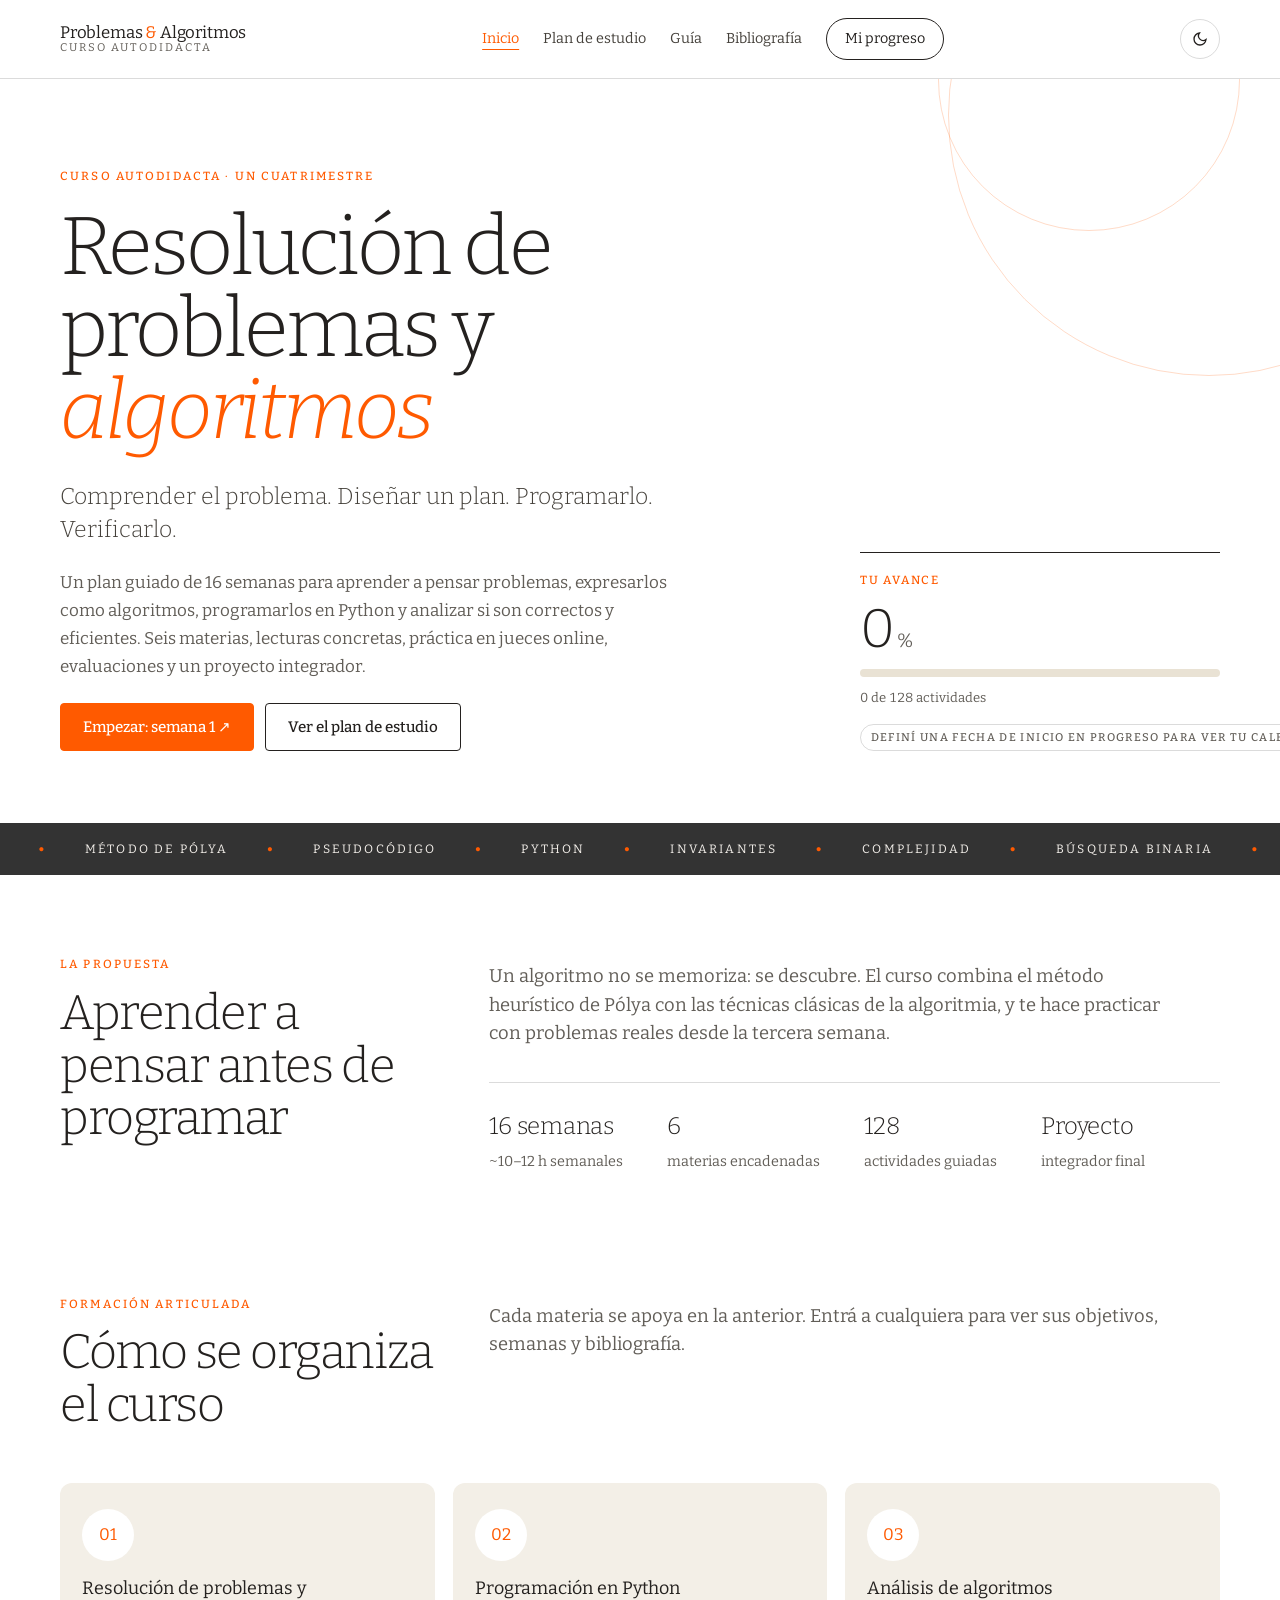
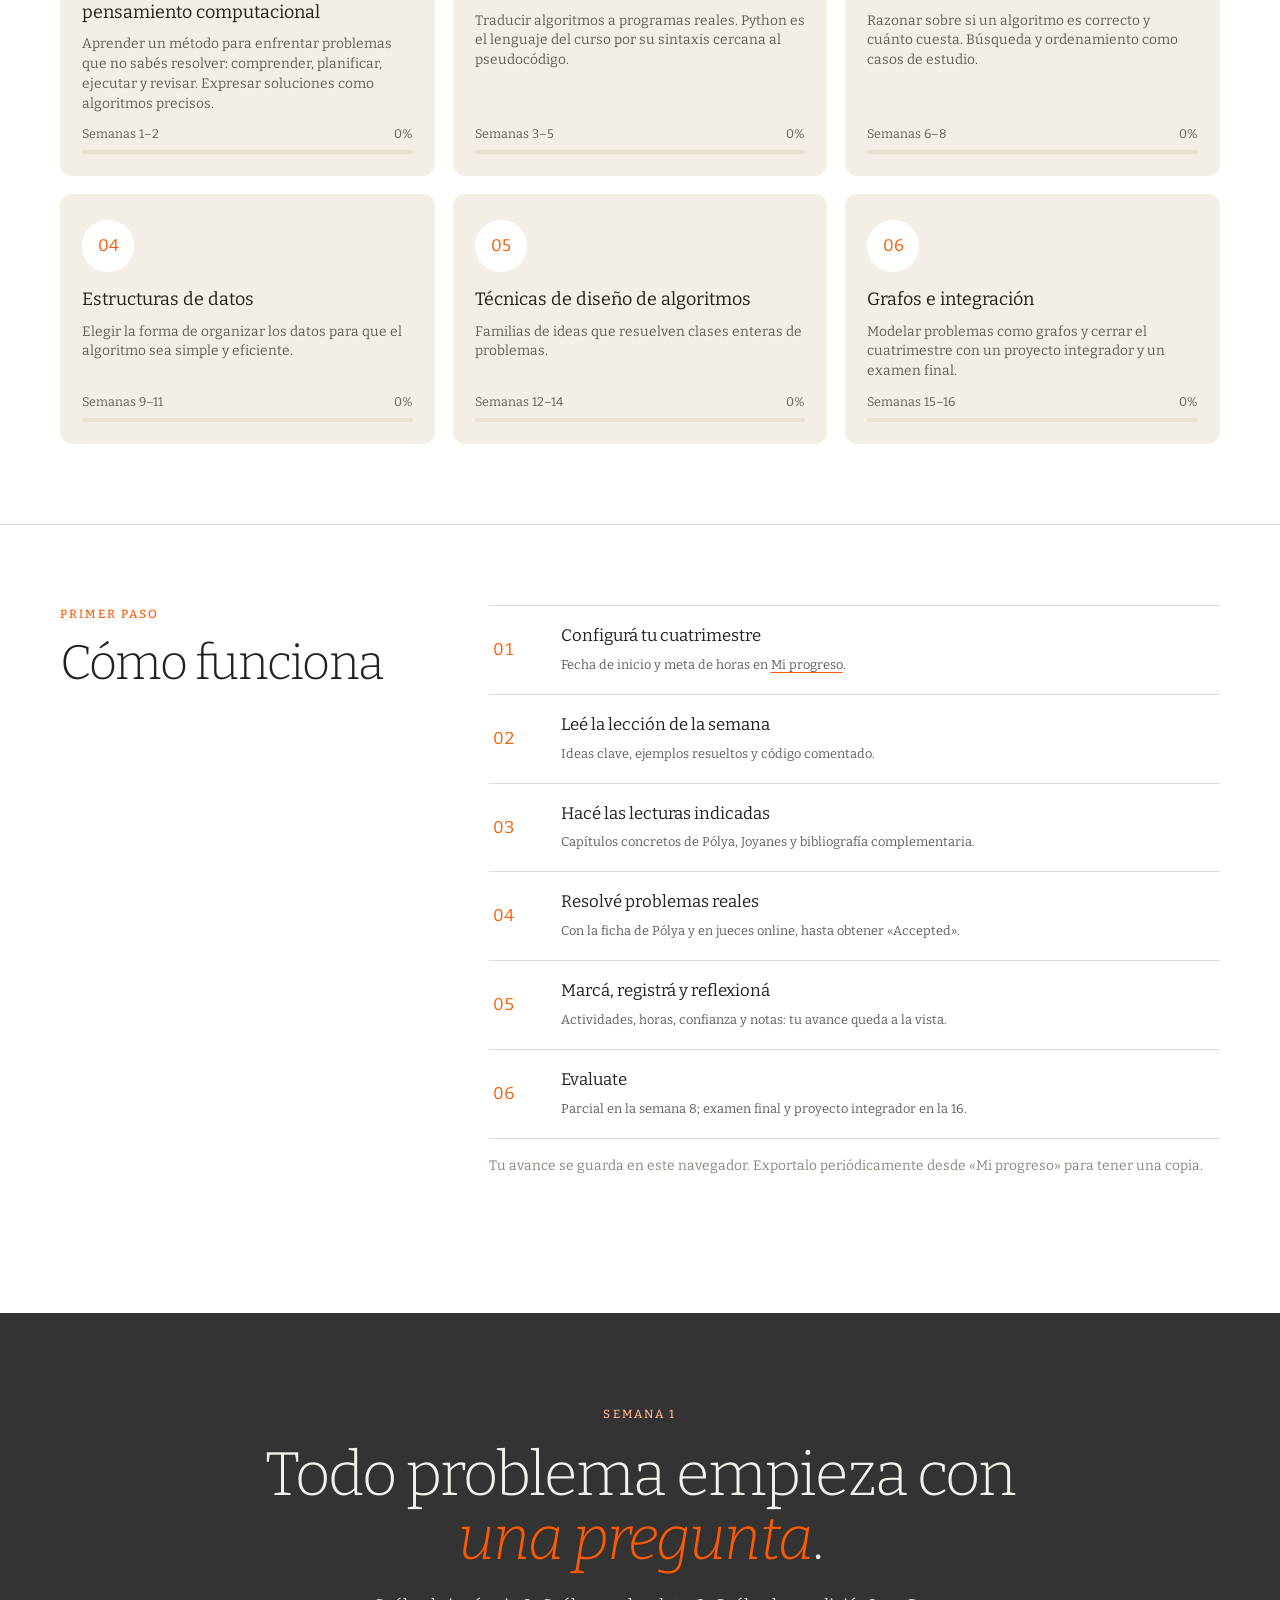
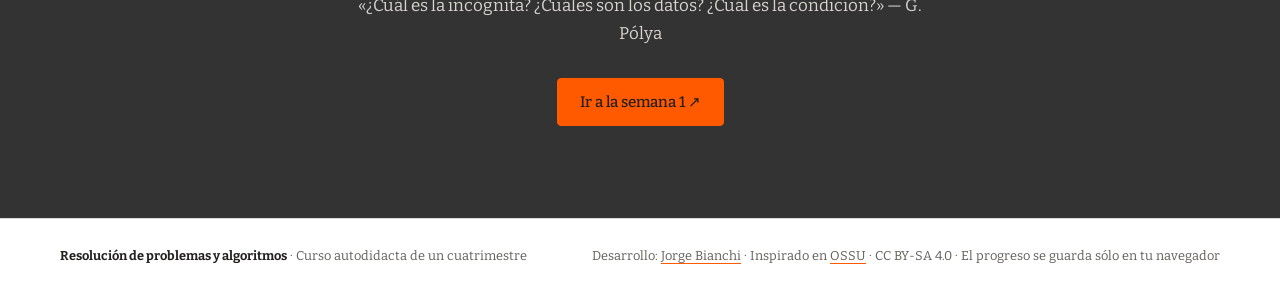
==== index.html @ e00899e5 "Footer: crédito de desarrollo Co-Authored-By: Claude Opus 5.5 <noreply@anthropic.com>" ====
<!doctype html>
<html lang="es">
<head>
  <meta charset="utf-8">
  <meta name="viewport" content="width=device-width, initial-scale=1">
  <title>Resolución de problemas y algoritmos</title>
  <meta name="description" content="Curso autodidacta de un cuatrimestre sobre resolución de problemas y algoritmos, con plan guiado y seguimiento del avance.">
  <script>
    // Evita el parpadeo de tema al cargar
    (function () { var t = localStorage.getItem("rpa-tema") || (matchMedia("(prefers-color-scheme: dark)").matches ? "dark" : "light"); document.documentElement.dataset.theme = t; })();
  </script>
  <link rel="icon" href="data:image/svg+xml,<svg xmlns='http://www.w3.org/2000/svg' viewBox='0 0 32 32'><rect width='32' height='32' rx='6' fill='%23ff5a00'/><text x='16' y='22' font-family='monospace' font-size='16' fill='white' text-anchor='middle'>{}</text></svg>">
  <link rel="preconnect" href="https://fonts.googleapis.com">
  <link rel="preconnect" href="https://fonts.gstatic.com" crossorigin>
  <link rel="stylesheet" href="https://fonts.googleapis.com/css2?family=Bitter:ital,wght@0,300;0,400;0,500;1,300;1,400&display=swap">
  <link rel="stylesheet" href="css/styles.css">
</head>
<body>
  <header class="top">
    <div class="wrap nav" id="nav">
      <a class="brand" href="#/"><b>Problemas <span>&amp;</span> Algoritmos</b><small>Curso autodidacta</small></a>
      <div class="nav-links" id="nav-links">
        <a href="#/" data-nav="inicio">Inicio</a>
        <a href="#/plan" data-nav="plan">Plan de estudio</a>
        <a href="#/guia" data-nav="guia">Guía</a>
        <a href="#/bibliografia" data-nav="bibliografia">Bibliografía</a>
        <a href="#/progreso" data-nav="progreso" class="nav-cta">Mi progreso</a>
      </div>
      <div class="nav-tools">
        <button class="icon-btn" id="theme-btn" type="button" aria-label="Cambiar tema"></button>
        <button class="icon-btn nav-toggle" id="nav-toggle" type="button" aria-label="Abrir menú" aria-expanded="false" aria-controls="nav-links"><span></span><span></span><span></span></button>
      </div>
    </div>
  </header>
  <main id="app" tabindex="-1"></main>
  <footer>
    <div class="wrap footer-row">
      <span><b>Resolución de problemas y algoritmos</b> · Curso autodidacta de un cuatrimestre</span>
      <span>Desarrollo: <a href="https://github.com/jorgebianchi" target="_blank" rel="noopener">Jorge Bianchi</a> · Inspirado en <a href="https://ossu.dev/" target="_blank" rel="noopener">OSSU</a> · CC BY-SA 4.0 · El progreso se guarda sólo en tu navegador</span>
    </div>
  </footer>
  <div class="toast" id="toast" role="status" aria-live="polite"></div>
  <noscript><p class="wrap">Este curso necesita JavaScript para mostrar el contenido y guardar tu progreso.</p></noscript>
  <script src="js/data.js"></script>
  <script src="js/app.js"></script>
</body>
</html>
---- css/styles.css ----
/* ===== Tokens ===== */
:root {
  --paper: #ffffff;
  --ink: #24211f;
  --ink-2: #45413b;
  --muted: #625e58;
  --faint: #8c867d;
  --line: rgba(36, 33, 31, .16);
  --rust: #ff5a00;
  --rust-dark: #cf4900;
  --rust-soft: rgba(255, 90, 0, .22);
  --sand: #fff1e8;
  --beige: #f3efe7;
  --beige-2: #e9e2d4;
  --charcoal: #333333;
  --on-charcoal: #f4f0eb;
  --peach: #ffb38e;
  --code-bg: #f6f3ee;
  --radius: 4px;
  --maxw: 1160px;
  --serif: "Bitter", Georgia, serif;
  --mono: ui-monospace, "SF Mono", "JetBrains Mono", Menlo, Consolas, monospace;
  color-scheme: light;
}
[data-theme="dark"] {
  --paper: #1a1816;
  --ink: #eee9e2;
  --ink-2: #d6d0c7;
  --muted: #aaa398;
  --faint: #7f786e;
  --line: rgba(238, 233, 226, .14);
  --rust: #ff7a2d;
  --rust-dark: #ff9252;
  --rust-soft: rgba(255, 122, 45, .25);
  --sand: #2c211a;
  --beige: #23201d;
  --beige-2: #2d2925;
  --charcoal: #0f0e0d;
  --on-charcoal: #eee9e2;
  --code-bg: #211e1b;
  color-scheme: dark;
}

/* ===== Base ===== */
* { box-sizing: border-box; }
html { scroll-behavior: smooth; -webkit-text-size-adjust: 100%; }
body { margin: 0; background: var(--paper); color: var(--ink); font: 17px/1.65 var(--serif); transition: background .2s, color .2s; }
a { color: inherit; text-underline-offset: 3px; text-decoration-thickness: 1px; text-decoration-color: var(--rust); }
a:hover { color: var(--rust-dark); }
h1, h2, h3, h4 { font-weight: 300; line-height: 1.12; }
h3 { font-size: 1.2rem; margin: 1.8rem 0 .6rem; font-weight: 400; }
h4 { font-weight: 500; }
h4 { font-size: 1.02rem; margin: 1.5rem 0 .4rem; }
p { margin: 0 0 1rem; }
ul, ol { padding-left: 1.3rem; margin: 0 0 1rem; }
li { margin: .25rem 0; }
li::marker { color: var(--rust); }
strong { font-weight: 500; }
code { font-family: var(--mono); font-size: .84em; background: var(--code-bg); padding: .1em .35em; border-radius: 3px; }
pre { background: var(--code-bg); padding: 1rem 1.15rem; border-radius: var(--radius); overflow-x: auto; font-size: .84rem; line-height: 1.55; border-left: 3px solid var(--rust); margin: 0 0 1.2rem; }
pre code { background: none; padding: 0; font-size: inherit; }
table { border-collapse: collapse; width: 100%; font-size: .94rem; margin: 0 0 1.2rem; }
th, td { text-align: left; padding: .65rem .5rem; border-top: 1px solid var(--line); vertical-align: top; }
tr:last-child td { border-bottom: 1px solid var(--line); }
th { font-size: .72rem; text-transform: uppercase; letter-spacing: .15em; color: var(--rust); font-weight: 500; }
:focus-visible { outline: 2px solid var(--rust); outline-offset: 2px; }
::selection { background: var(--rust); color: #fff; }

/* ===== Layout ===== */
.wrap { width: min(var(--maxw), calc(100% - 48px)); margin: auto; }
.prose { max-width: 760px; }

header.top { border-bottom: 1px solid var(--line); background: var(--paper); position: sticky; top: 0; z-index: 20; }
.nav { display: flex; align-items: center; justify-content: space-between; gap: 24px; padding: 18px 0; position: relative; }
.brand { text-decoration: none; display: flex; flex-direction: column; line-height: 1.15; }
.brand b { font-size: 1.05rem; font-weight: 400; letter-spacing: -.01em; }
.brand b span { color: var(--rust); }
.brand small { font-size: .7rem; letter-spacing: .18em; text-transform: uppercase; color: var(--muted); }
.nav-links { display: flex; align-items: center; gap: 24px; }
.nav-links a { font-size: .9rem; text-decoration: none; color: var(--ink-2); }
.nav-links a:hover, .nav-links a.active { color: var(--rust); }
.nav-links a.active { text-decoration: underline; text-decoration-color: var(--rust); text-underline-offset: 6px; }
.nav-links .nav-cta { border: 1px solid var(--ink); padding: 8px 18px; border-radius: 999px; color: var(--ink); }
.nav-links .nav-cta:hover, .nav-links .nav-cta.active { background: var(--ink); color: var(--paper); text-decoration: none; }
.nav-tools { display: flex; align-items: center; gap: 10px; }
.icon-btn { background: none; border: 1px solid var(--line); color: var(--ink); width: 40px; height: 40px; border-radius: 50%; cursor: pointer; display: grid; place-items: center; flex-shrink: 0; }
.icon-btn:hover { border-color: var(--rust); color: var(--rust); }
.nav-toggle { display: none; }
.nav-toggle span { display: block; width: 18px; height: 2px; background: currentColor; margin: 3px 0; transition: transform .2s, opacity .2s; }

main { min-height: 70vh; }
footer { border-top: 1px solid var(--line); padding: 26px 0; color: var(--muted); font-size: .8rem; }
.footer-row { display: flex; justify-content: space-between; gap: 20px; flex-wrap: wrap; }
.footer-row b { color: var(--ink); }

/* ===== Hero ===== */
.hero { padding: 88px 0 72px; position: relative; overflow: hidden; }
.hero::after { content: ""; position: absolute; width: 520px; height: 520px; border: 1px solid var(--rust-soft); border-radius: 50%; right: -190px; top: -225px; pointer-events: none; }
.hero::before { content: ""; position: absolute; width: 300px; height: 300px; border: 1px solid var(--rust-soft); border-radius: 50%; right: 40px; top: -150px; pointer-events: none; }
.hero-grid { display: grid; grid-template-columns: minmax(0, 1.15fr) minmax(0, .85fr); gap: 64px; align-items: end; position: relative; z-index: 1; }
.hero h1 { font-size: clamp(2.7rem, 6.4vw, 5.6rem); letter-spacing: -.035em; line-height: 1; margin: 20px 0 28px; max-width: 820px; }
.hero h1 em { font-weight: 300; color: var(--rust); }
.hero-lead { font-weight: 300; font-size: clamp(1.15rem, 1.8vw, 1.45rem); line-height: 1.45; color: var(--ink-2); margin: 0 0 22px; }
.hero-copy { max-width: 680px; color: var(--muted); }
.hero-stamp { border-top: 1px solid var(--ink); padding-top: 18px; font-size: 1.1rem; max-width: 360px; margin-left: auto; width: 100%; }
.hero-stamp strong.lbl { display: block; color: var(--rust); font-size: .74rem; letter-spacing: .15em; text-transform: uppercase; margin-bottom: 12px; }
.hero-stamp .big-num { font-size: 3.4rem; letter-spacing: -.03em; line-height: 1; font-weight: 300; }
.hero-stamp .big-num small { font-size: 1.2rem; color: var(--muted); letter-spacing: 0; font-weight: 400; }

.page-hero { padding: 64px 0 44px; border-bottom: 1px solid var(--line); position: relative; overflow: hidden; }
.page-hero::after { content: ""; position: absolute; width: 380px; height: 380px; border: 1px solid var(--rust-soft); border-radius: 50%; right: -150px; top: -190px; pointer-events: none; }
.page-hero h1 { font-size: clamp(2.2rem, 4.8vw, 4rem); letter-spacing: -.03em; line-height: 1.05; margin: 14px 0 18px; max-width: 900px; }
.page-hero h1 em { font-weight: 300; color: var(--rust); }
.page-hero .hero-lead { max-width: 760px; }

.band { background: var(--charcoal); color: var(--on-charcoal); min-height: 52px; display: flex; align-items: center; overflow: hidden; white-space: nowrap; font-size: .76rem; letter-spacing: .18em; text-transform: uppercase; }
.band .track { display: inline-flex; gap: 2.4rem; animation: marquee 50s linear infinite; padding-left: 2.4rem; }
.band .track span::before { content: "●"; color: var(--rust); margin-right: 2.4rem; font-size: .6rem; vertical-align: middle; }
@keyframes marquee { to { transform: translateX(-50%); } }

/* ===== Sections ===== */
.eyebrow { font-size: .74rem; letter-spacing: .18em; text-transform: uppercase; font-weight: 500; color: var(--rust); }
.eyebrow a { text-decoration: none; }
.eyebrow a:hover { text-decoration: underline; }
.section { padding: 80px 0; }
.section + .section { border-top: 1px solid var(--line); }
.section.tight { padding: 56px 0; }
.section-head { display: grid; grid-template-columns: minmax(0, .7fr) minmax(0, 1.3fr); gap: 36px; align-items: start; margin-bottom: 40px; }
.section h2 { font-size: clamp(1.9rem, 3.8vw, 3.2rem); letter-spacing: -.03em; line-height: 1.08; margin: 12px 0; }
.section-intro { font-size: 1.15rem; line-height: 1.55; color: var(--muted); max-width: 680px; margin: 7px 0 0; }

.sec { display: grid; grid-template-columns: minmax(0, .55fr) minmax(0, 1.45fr); gap: 48px; padding: 46px 0; border-top: 1px solid var(--line); }
.sec:first-child { border-top: 0; }
.sec > .sec-title { position: sticky; top: 100px; align-self: start; }
.sec > .sec-title h2 { font-size: clamp(1.5rem, 2.3vw, 2rem); letter-spacing: -.02em; line-height: 1.12; margin: 8px 0 0; }
.sec > .sec-title .n { font-size: .74rem; letter-spacing: .18em; color: var(--rust); font-weight: 500; }
.sec > .sec-body { min-width: 0; max-width: 780px; }

/* ===== Components ===== */
.lead { font-size: 1.15rem; color: var(--muted); }
.muted { color: var(--muted); }
.faint { color: var(--faint); font-size: .86rem; }
.tag { display: inline-block; font-size: .7rem; letter-spacing: .12em; text-transform: uppercase; font-weight: 500; padding: .2rem .6rem; border-radius: 999px; border: 1px solid var(--line); color: var(--muted); white-space: nowrap; vertical-align: middle; }
.tag.accent { background: var(--sand); border-color: transparent; color: var(--rust-dark); }
.tag.warn { background: var(--rust); border-color: transparent; color: #fff; }

.btn { display: inline-flex; align-items: center; justify-content: center; gap: 10px; font: 500 .95rem var(--serif); padding: 14px 22px; border-radius: var(--radius); border: 1px solid var(--ink); background: transparent; color: var(--ink); cursor: pointer; text-decoration: none; transition: background .2s, transform .2s, color .2s; }
.btn:hover { transform: translateY(-2px); color: var(--ink); background: var(--beige); }
.btn.primary { background: var(--rust); border-color: var(--rust); color: #fff; }
.btn.primary:hover { background: var(--rust-dark); border-color: var(--rust-dark); color: #fff; }
.btn.small { padding: 8px 14px; font-size: .85rem; }
.btn.danger { border-color: var(--rust); color: var(--rust-dark); }
.btn-row { display: flex; flex-wrap: wrap; gap: .7rem; margin: 1.4rem 0 0; }

.facts { display: flex; gap: 44px; flex-wrap: wrap; margin-top: 34px; padding-top: 24px; border-top: 1px solid var(--line); }
.fact strong { font-size: 1.5rem; display: block; font-weight: 300; letter-spacing: -.01em; }
.fact span { color: var(--muted); font-size: .9rem; }

.callout { background: var(--sand); border-radius: var(--radius); padding: 20px 24px; margin: 1.4rem 0; }
.callout strong { color: var(--rust-dark); }
.callout.warn { background: var(--beige); border-left: 3px solid var(--rust); }
.pullquote { border-left: 3px solid var(--rust); padding: 8px 0 8px 22px; font-size: 1.35rem; line-height: 1.4; color: var(--rust-dark); margin: 1.4rem 0; }

.bar { height: 4px; background: var(--beige-2); border-radius: 99px; overflow: hidden; }
.bar > i { display: block; height: 100%; background: var(--rust); transition: width .3s; }
.bar.big { height: 8px; }
.pct { font-variant-numeric: tabular-nums; font-size: .82rem; color: var(--muted); }

/* Tarjetas de materia (núcleos) */
.nuclei { display: grid; grid-template-columns: repeat(3, minmax(0, 1fr)); gap: 18px; }
.nucleus { background: var(--beige); border-radius: 12px; padding: 26px 22px 22px; text-decoration: none; display: flex; flex-direction: column; gap: 10px; min-height: 250px; transition: transform .2s, background .2s; }
.nucleus:hover { transform: translateY(-3px); background: var(--beige-2); color: inherit; }
.nucleus .num { width: 52px; height: 52px; border-radius: 50%; background: var(--paper); color: var(--rust); display: grid; place-items: center; font-weight: 400; font-size: 1.05rem; }
.nucleus h3 { font-size: 1.12rem; margin: 6px 0 0; line-height: 1.3; font-weight: 400; }
.nucleus p { font-size: .86rem; line-height: 1.45; color: var(--muted); margin: 0; }
.nucleus .foot { margin-top: auto; }
.nucleus .foot .row { display: flex; justify-content: space-between; font-size: .78rem; color: var(--muted); margin-bottom: 6px; }
.nucleus.done { background: var(--rust); color: #fff; }
.nucleus.done p, .nucleus.done .foot .row { color: rgba(255, 255, 255, .85); }
.nucleus.done .bar { background: rgba(255, 255, 255, .3); }
.nucleus.done .bar > i { background: #fff; }

/* Listas numeradas tipo "módulos" */
.modules { list-style: none; padding: 0; margin: 0 0 1rem; }
.modules > li { border-top: 1px solid var(--line); margin: 0; }
.modules > li:last-child { border-bottom: 1px solid var(--line); }
.modules .mod { display: grid; grid-template-columns: 3.2rem 1fr 130px; gap: 1rem; align-items: center; padding: 16px 4px; text-decoration: none; }
.modules a.mod:hover { background: var(--beige); color: inherit; }
.modules .mod .n { color: var(--rust); font-weight: 400; font-variant-numeric: tabular-nums; }
.modules .mod .t { font-size: 1.05rem; display: block; font-weight: 400; }
.modules .mod .s { font-size: .8rem; color: var(--muted); }
.modules .mod.current { box-shadow: inset 3px 0 0 var(--rust); padding-left: 14px; }
.modules.simple .mod { grid-template-columns: 3.2rem 1fr; }

/* Tareas */
.tasks { list-style: none; padding: 0; margin: 0 0 1rem; }
.task { display: flex; gap: .9rem; align-items: flex-start; padding: 14px 0; border-top: 1px solid var(--line); margin: 0; }
.task:last-child { border-bottom: 1px solid var(--line); }
.task input { appearance: none; -webkit-appearance: none; margin: .2rem 0 0; width: 20px; height: 20px; border: 1.5px solid var(--ink); border-radius: 3px; flex-shrink: 0; cursor: pointer; display: grid; place-items: center; background: var(--paper); }
.task input::after { content: ""; width: 10px; height: 5px; border-left: 2px solid #fff; border-bottom: 2px solid #fff; transform: rotate(-45deg) translate(1px, -1px); opacity: 0; }
.task input:checked { background: var(--rust); border-color: var(--rust); }
.task input:checked::after { opacity: 1; }
.task label { cursor: pointer; flex: 1; }
.task.done label .tx { color: var(--faint); text-decoration: line-through; text-decoration-color: var(--rust); }
.task .kind { font-size: .68rem; text-transform: uppercase; letter-spacing: .16em; color: var(--rust); font-weight: 500; display: block; margin-bottom: 2px; }
.task.examen .kind, .task.proyecto .kind { background: var(--rust); color: #fff; display: inline-block; padding: 1px 8px; border-radius: 99px; }
.task > a { font-size: .85rem; white-space: nowrap; }

.lesson h4 { color: var(--ink); }
.lesson > p:first-child { font-size: 1.15rem; line-height: 1.55; color: var(--ink); }

/* Stats */
.stats { display: grid; grid-template-columns: repeat(4, minmax(0, 1fr)); gap: 0; border-top: 1px solid var(--ink); }
.stat { padding: 18px 18px 18px 0; }
.stat + .stat { border-left: 1px solid var(--line); padding-left: 18px; }
.stat .v { font-size: 2.4rem; font-weight: 300; letter-spacing: -.02em; line-height: 1.05; font-variant-numeric: tabular-nums; }
.stat .k { font-size: .8rem; color: var(--muted); }

/* Forms */
input[type=text], input[type=date], input[type=number], select, textarea {
  font: inherit; font-size: .95rem; color: var(--ink); background: var(--paper); border: 1px solid var(--line); border-radius: var(--radius); padding: .6rem .75rem; width: 100%;
}
textarea { min-height: 160px; resize: vertical; line-height: 1.55; }
input:focus, select:focus, textarea:focus { border-color: var(--rust); outline: none; }
.field { margin-bottom: 1rem; }
.field label { display: block; font-size: .7rem; letter-spacing: .15em; text-transform: uppercase; font-weight: 500; color: var(--muted); margin-bottom: .35rem; }
.form-row { display: grid; gap: 1rem; grid-template-columns: repeat(auto-fit, minmax(150px, 1fr)); align-items: end; }
.panel { border: 1px solid var(--line); padding: 24px; border-radius: var(--radius); margin-bottom: 1rem; }

.scale { display: flex; gap: .5rem; flex-wrap: wrap; }
.scale label { border: 1px solid var(--line); border-radius: 999px; padding: .4rem .95rem; cursor: pointer; font-size: .88rem; transition: border-color .2s; }
.scale label:hover { border-color: var(--rust); }
.scale input { position: absolute; opacity: 0; pointer-events: none; }
.scale label:has(input:checked) { border-color: var(--rust); background: var(--rust); color: #fff; }
.scale label:has(input:focus-visible) { outline: 2px solid var(--rust); outline-offset: 2px; }

.chart { width: 100%; height: auto; display: block; }
.chart text { fill: var(--muted); font: 11px var(--serif); }
.chart .b { fill: var(--rust); }
.chart .goal { stroke: var(--ink); stroke-dasharray: 4 4; }
.chart .axis { stroke: var(--line); }

.biblio-item { padding: 18px 0; border-top: 1px solid var(--line); }
.biblio-item:last-child { border-bottom: 1px solid var(--line); }
.biblio-item .ti { font-weight: 400; font-size: 1.05rem; line-height: 1.3; }
.biblio-item .meta { font-size: .85rem; color: var(--muted); margin: .25rem 0; }

.pager { display: grid; grid-template-columns: 1fr 1fr; border-top: 1px solid var(--ink); }
.pager a, .pager span { padding: 28px 0; text-decoration: none; color: var(--muted); font-size: .74rem; letter-spacing: .15em; text-transform: uppercase; font-weight: 500; }
.pager a + a, .pager span + a { text-align: right; }
.pager a strong { display: block; color: var(--ink); font-size: 1.3rem; font-weight: 300; letter-spacing: -.01em; text-transform: none; margin-top: 6px; line-height: 1.2; }
.pager a:hover strong { color: var(--rust); }

/* CTA */
.cta { padding: 92px 0; background: var(--charcoal); color: var(--on-charcoal); text-align: center; }
.cta .eyebrow { color: var(--peach); }
.cta h2 { font-size: clamp(2.2rem, 4.8vw, 4.2rem); line-height: 1.05; letter-spacing: -.03em; margin: 18px auto 20px; max-width: 850px; }
.cta h2 em { color: var(--rust); font-weight: 300; }
.cta p { max-width: 600px; margin: 0 auto 30px; color: var(--on-charcoal); opacity: .85; }
.cta .btn.primary { color: #211f1c; }
.cta .btn.primary:hover { background: #f7b34c; border-color: #f7b34c; }

.toast { position: fixed; bottom: 1.2rem; left: 50%; transform: translateX(-50%); background: var(--charcoal); color: #fff; border-left: 3px solid var(--rust); padding: .7rem 1.2rem; border-radius: var(--radius); font-size: .9rem; opacity: 0; transition: opacity .2s; pointer-events: none; z-index: 50; }
.toast.show { opacity: 1; }

/* ===== Responsive ===== */
/* Tablet horizontal / laptops chicas */
@media (max-width: 1100px) {
  .nav-links { gap: 16px; }
  .hero-grid { gap: 40px; }
  .sec { gap: 32px; }
}
/* Tablet vertical (iPad) */
@media (max-width: 960px) {
  .hero-grid { grid-template-columns: 1fr; gap: 28px; }
  .hero-stamp { margin: 0; max-width: 420px; }
  .section-head { grid-template-columns: 1fr; gap: 18px; }
  .sec { grid-template-columns: 1fr; gap: 18px; padding: 40px 0; }
  .sec > .sec-title { position: static; }
  .sec > .sec-body { max-width: none; }
  .hero::before { display: none; }
}
@media (max-width: 900px) {
  .brand small { display: none; }
  .nuclei { grid-template-columns: repeat(2, minmax(0, 1fr)); }
  .stats { grid-template-columns: repeat(2, minmax(0, 1fr)); }
  .stat:nth-child(3) { border-left: 0; padding-left: 0; }
  .stat:nth-child(n+3) { border-top: 1px solid var(--line); }
}
@media (max-width: 760px) {
  body { font-size: 16px; }
  .wrap { width: calc(100% - 32px); }
  .brand small { display: block; }
  input[type=text], input[type=date], input[type=number], select, textarea { font-size: 16px; } /* evita el zoom automático en iOS */
  .sec-body table { display: block; overflow-x: auto; -webkit-overflow-scrolling: touch; }
  th, td { white-space: nowrap; }
  .sec-body td:last-child { white-space: normal; min-width: 180px; }
  .hero::after { width: 320px; height: 320px; right: -140px; top: -150px; }
  .page-hero { padding: 44px 0 32px; }
  .page-hero::after { width: 240px; height: 240px; right: -110px; top: -120px; }
  .task { flex-wrap: wrap; }
  .task > a { margin-left: calc(20px + .9rem); }
  .btn-row .btn { flex: 1 1 auto; }
  .nav-toggle { display: grid; }
  .nav-links { display: none; position: absolute; top: calc(100% + 6px); left: 0; right: 0; flex-direction: column; align-items: stretch; gap: 0; padding: 8px 16px; background: var(--paper); border: 1px solid var(--line); border-radius: 8px; box-shadow: 0 12px 28px rgba(0, 0, 0, .14); }
  .nav.is-open .nav-links { display: flex; }
  .nav-links a { padding: 13px 4px; border-bottom: 1px solid var(--line); font-size: .95rem; }
  .nav-links a:last-child { border-bottom: 0; }
  .nav-links .nav-cta { border: 0; border-radius: 0; padding: 13px 4px; }
  .nav-toggle[aria-expanded="true"] span:first-child { transform: translateY(5px) rotate(45deg); }
  .nav-toggle[aria-expanded="true"] span:nth-child(2) { opacity: 0; }
  .nav-toggle[aria-expanded="true"] span:last-child { transform: translateY(-5px) rotate(-45deg); }
  .hero { padding: 60px 0 50px; }
  .hero-stamp { max-width: none; }
  .section { padding: 60px 0; }
  .nuclei { grid-template-columns: 1fr; }
  .nucleus { min-height: 0; }
  .modules .mod { grid-template-columns: 2.4rem 1fr 70px; }
  .facts { gap: 22px; }
  .pager a strong { font-size: 1.05rem; }
}
@media (max-width: 420px) {
  .stats { grid-template-columns: 1fr; }
  .stat + .stat { border-left: 0; padding-left: 0; border-top: 1px solid var(--line); }
  .modules .mod { grid-template-columns: 2rem 1fr; }
  .modules .mod > span:last-child:not(:nth-child(2)) { grid-column: 2; }
  .pager { grid-template-columns: 1fr; }
  .pager span:empty { display: none; }
  .pager a + a, .pager span + a { text-align: left; border-top: 1px solid var(--line); }
}
@media (prefers-reduced-motion: reduce) {
  html { scroll-behavior: auto; }
  *, *::before, *::after { transition: none !important; animation: none !important; }
}
@media print {
  header.top, footer, .band, .cta, .pager, .no-print { display: none !important; }
  .sec { grid-template-columns: 1fr; }
}
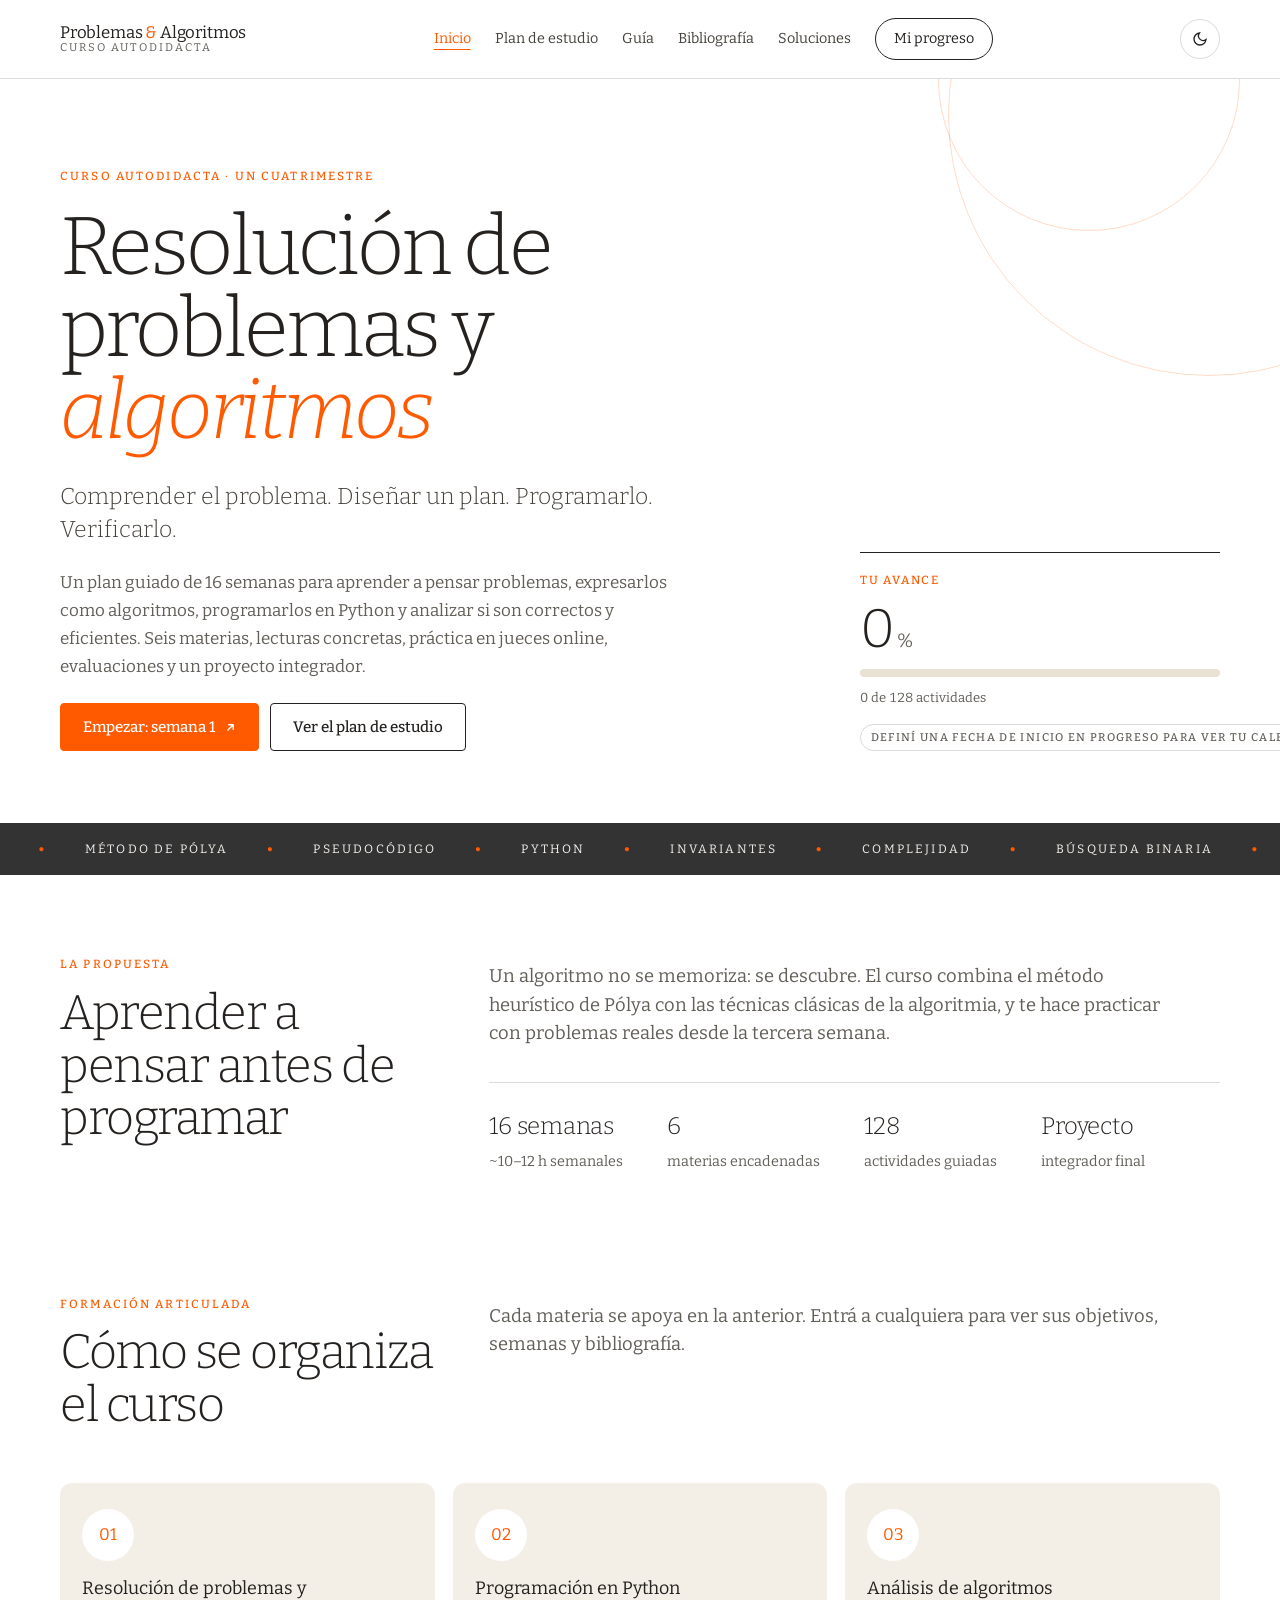
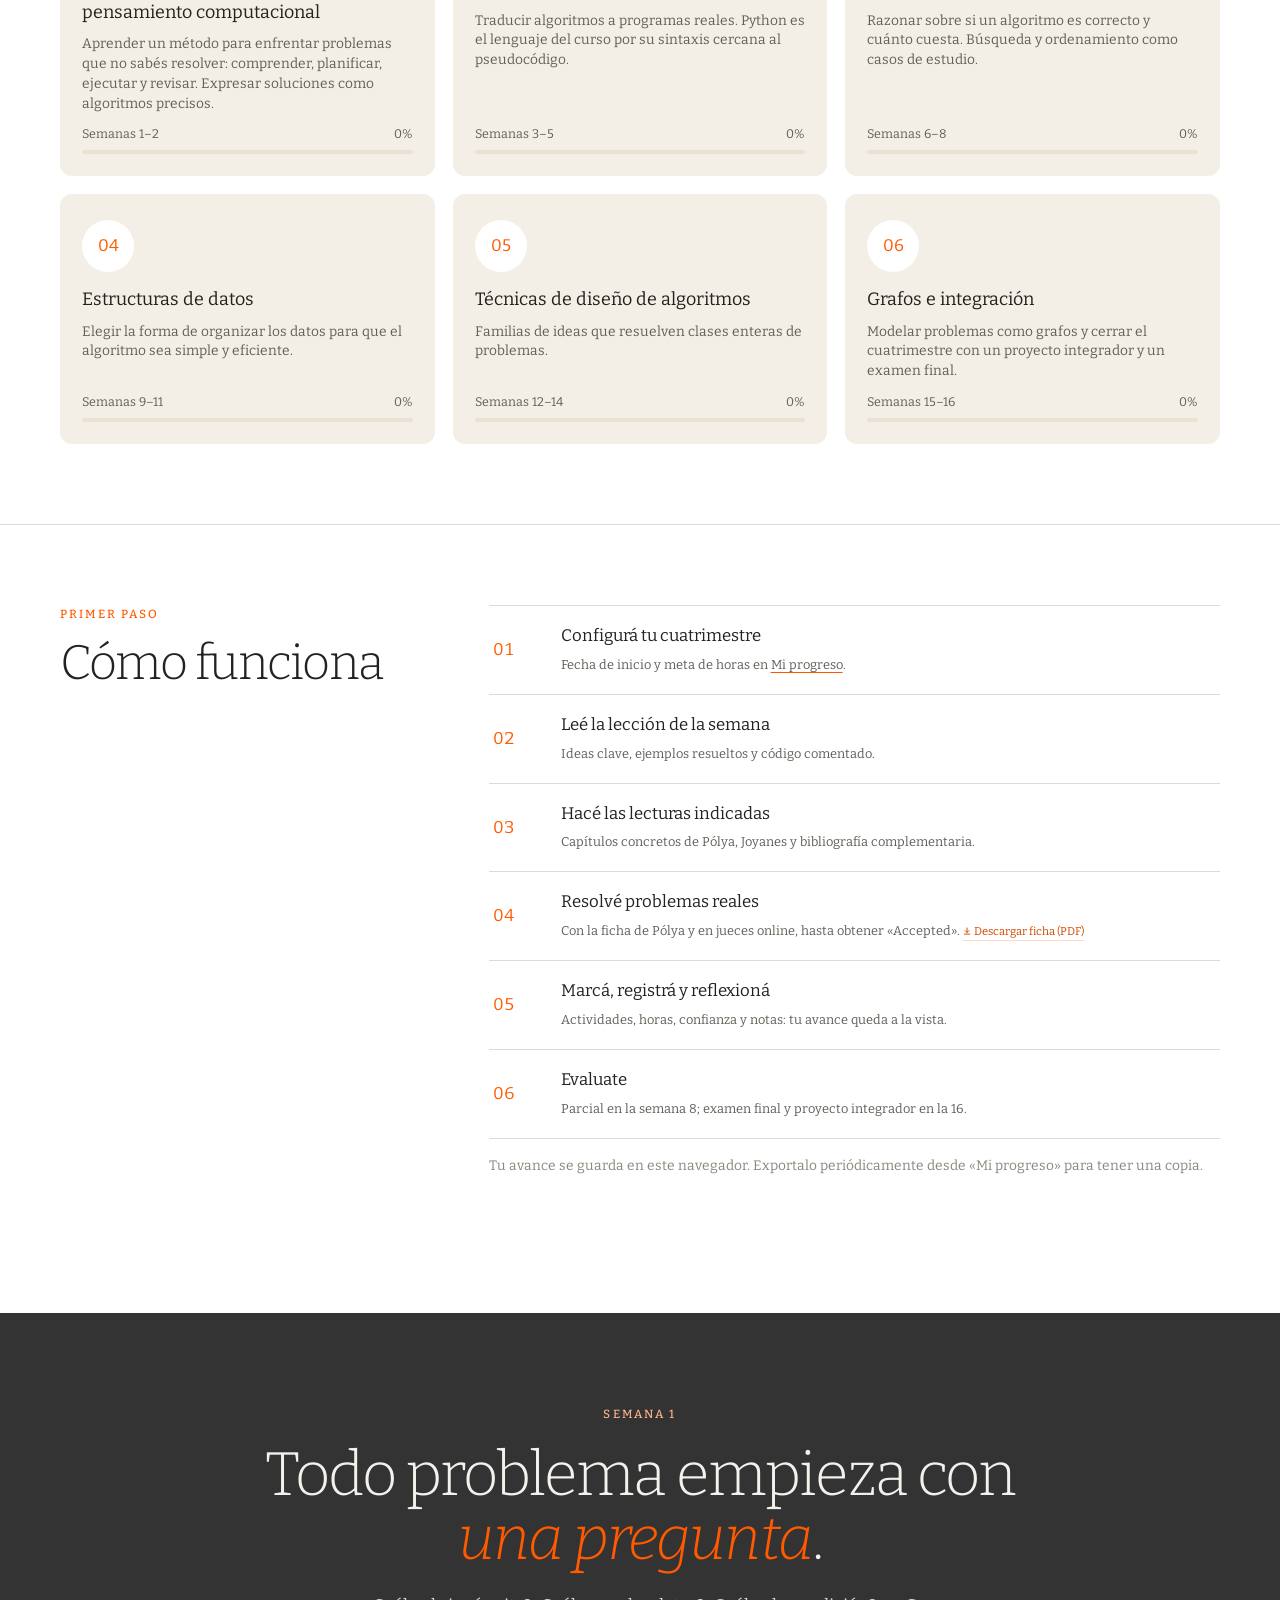
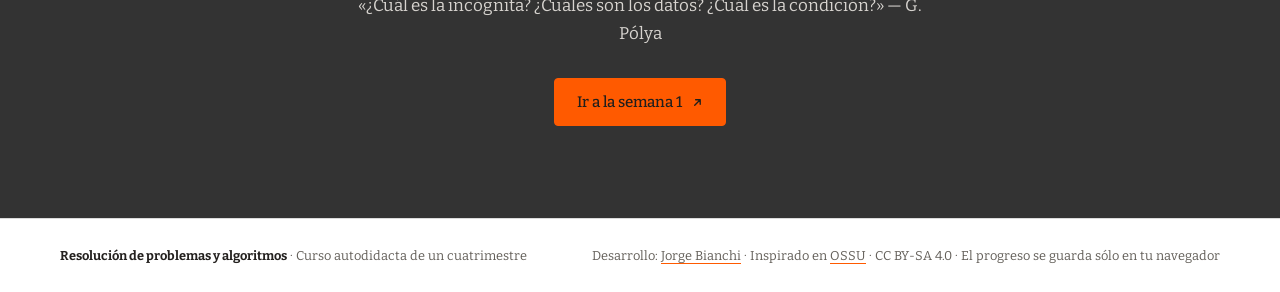
==== commit f663ef04: "Banco de soluciones cifrado y protegido con contraseña Vista #/soluciones organizada por materia, co" ====
--- a/index.html
+++ b/index.html
@@ -24,6 +24,7 @@
         <a href="#/plan" data-nav="plan">Plan de estudio</a>
         <a href="#/guia" data-nav="guia">Guía</a>
         <a href="#/bibliografia" data-nav="bibliografia">Bibliografía</a>
+        <a href="#/soluciones" data-nav="soluciones">Soluciones</a>
         <a href="#/progreso" data-nav="progreso" class="nav-cta">Mi progreso</a>
       </div>
       <div class="nav-tools">
--- a/css/styles.css
+++ b/css/styles.css
@@ -114,7 +114,7 @@
 .page-hero .hero-lead { max-width: 760px; }
 
 .band { background: var(--charcoal); color: var(--on-charcoal); min-height: 52px; display: flex; align-items: center; overflow: hidden; white-space: nowrap; font-size: .76rem; letter-spacing: .18em; text-transform: uppercase; }
-.band .track { display: inline-flex; gap: 2.4rem; animation: marquee 50s linear infinite; padding-left: 2.4rem; }
+.band .track { display: inline-flex; gap: 2.4rem; animation: marquee 120s linear infinite; padding-left: 2.4rem; }
 .band .track span::before { content: "●"; color: var(--rust); margin-right: 2.4rem; font-size: .6rem; vertical-align: middle; }
 @keyframes marquee { to { transform: translateX(-50%); } }
 
@@ -137,6 +137,7 @@
 .sec > .sec-body { min-width: 0; max-width: 780px; }
 
 /* ===== Components ===== */
+.arr { width: .72em; height: .72em; display: inline-block; vertical-align: baseline; margin-left: .3em; flex-shrink: 0; }
 .lead { font-size: 1.15rem; color: var(--muted); }
 .muted { color: var(--muted); }
 .faint { color: var(--faint); font-size: .86rem; }
@@ -204,7 +205,11 @@
 .task.done label .tx { color: var(--faint); text-decoration: line-through; text-decoration-color: var(--rust); }
 .task .kind { font-size: .68rem; text-transform: uppercase; letter-spacing: .16em; color: var(--rust); font-weight: 500; display: block; margin-bottom: 2px; }
 .task.examen .kind, .task.proyecto .kind { background: var(--rust); color: #fff; display: inline-block; padding: 1px 8px; border-radius: 99px; }
-.task > a { font-size: .85rem; white-space: nowrap; }
+.task-links { display: flex; flex-direction: column; align-items: flex-end; gap: 4px; font-size: .85rem; white-space: nowrap; }
+.task-links:empty { display: none; }
+a.dl { display: inline-flex; align-items: center; gap: .3em; color: var(--rust-dark); text-decoration: none; font-size: .88em; white-space: nowrap; border-bottom: 1px solid var(--rust-soft); }
+a.dl:hover { border-bottom-color: var(--rust); }
+a.dl .arr, .btn .arr { margin-left: 0; }
 
 .lesson h4 { color: var(--ink); }
 .lesson > p:first-child { font-size: 1.15rem; line-height: 1.55; color: var(--ink); }
@@ -299,7 +304,7 @@
   .page-hero { padding: 44px 0 32px; }
   .page-hero::after { width: 240px; height: 240px; right: -110px; top: -120px; }
   .task { flex-wrap: wrap; }
-  .task > a { margin-left: calc(20px + .9rem); }
+  .task-links { margin-left: calc(20px + .9rem); flex-direction: row; gap: 14px; }
   .btn-row .btn { flex: 1 1 auto; }
   .nav-toggle { display: grid; }
   .nav-links { display: none; position: absolute; top: calc(100% + 6px); left: 0; right: 0; flex-direction: column; align-items: stretch; gap: 0; padding: 8px 16px; background: var(--paper); border: 1px solid var(--line); border-radius: 8px; box-shadow: 0 12px 28px rgba(0, 0, 0, .14); }
@@ -328,6 +333,31 @@
   .pager span:empty { display: none; }
   .pager a + a, .pager span + a { text-align: left; border-top: 1px solid var(--line); }
 }
+
+/* ===== Banco de soluciones ===== */
+.sol-tabs { display: flex; flex-wrap: wrap; gap: 8px; padding: 28px 0 8px; }
+.sol-tabs a { font-size: .85rem; text-decoration: none; border: 1px solid var(--line); border-radius: 999px; padding: 6px 14px; color: var(--ink-2); }
+.sol-tabs a:hover { border-color: var(--rust); color: var(--rust); }
+.sol-tabs a.active { background: var(--ink); border-color: var(--ink); color: var(--paper); }
+details.sol { border-top: 1px solid var(--line); }
+details.sol:last-child { border-bottom: 1px solid var(--line); }
+details.sol > summary { list-style: none; cursor: pointer; padding: 14px 2rem 14px 0; position: relative; }
+details.sol > summary::-webkit-details-marker { display: none; }
+details.sol > summary::after { content: "+"; position: absolute; right: 4px; top: 12px; color: var(--rust); font-size: 1.3rem; font-weight: 300; line-height: 1; }
+details.sol[open] > summary::after { content: "−"; }
+details.sol > summary .kind { font-size: .68rem; text-transform: uppercase; letter-spacing: .16em; color: var(--rust); font-weight: 500; display: block; margin-bottom: 2px; }
+details.sol > summary:hover .tx { color: var(--rust-dark); }
+.sol-body { padding: 4px 0 22px; }
+.sol-body h4:first-child { margin-top: .4rem; }
+.sol-err { color: var(--rust-dark); background: var(--sand); padding: 8px 12px; border-radius: var(--radius); font-size: .92rem; }
+@media print {
+  .sol-tabs, details.sol > summary::after { display: none !important; }
+  details.sol { break-inside: avoid-page; }
+  .sol-body pre { white-space: pre-wrap; font-size: 8.5pt; border-left-width: 2px; }
+  .page-hero { padding: 0 0 12px; }
+  .page-hero::after { display: none; }
+  body { font-size: 11pt; }
+}
 @media (prefers-reduced-motion: reduce) {
   html { scroll-behavior: auto; }
   *, *::before, *::after { transition: none !important; animation: none !important; }
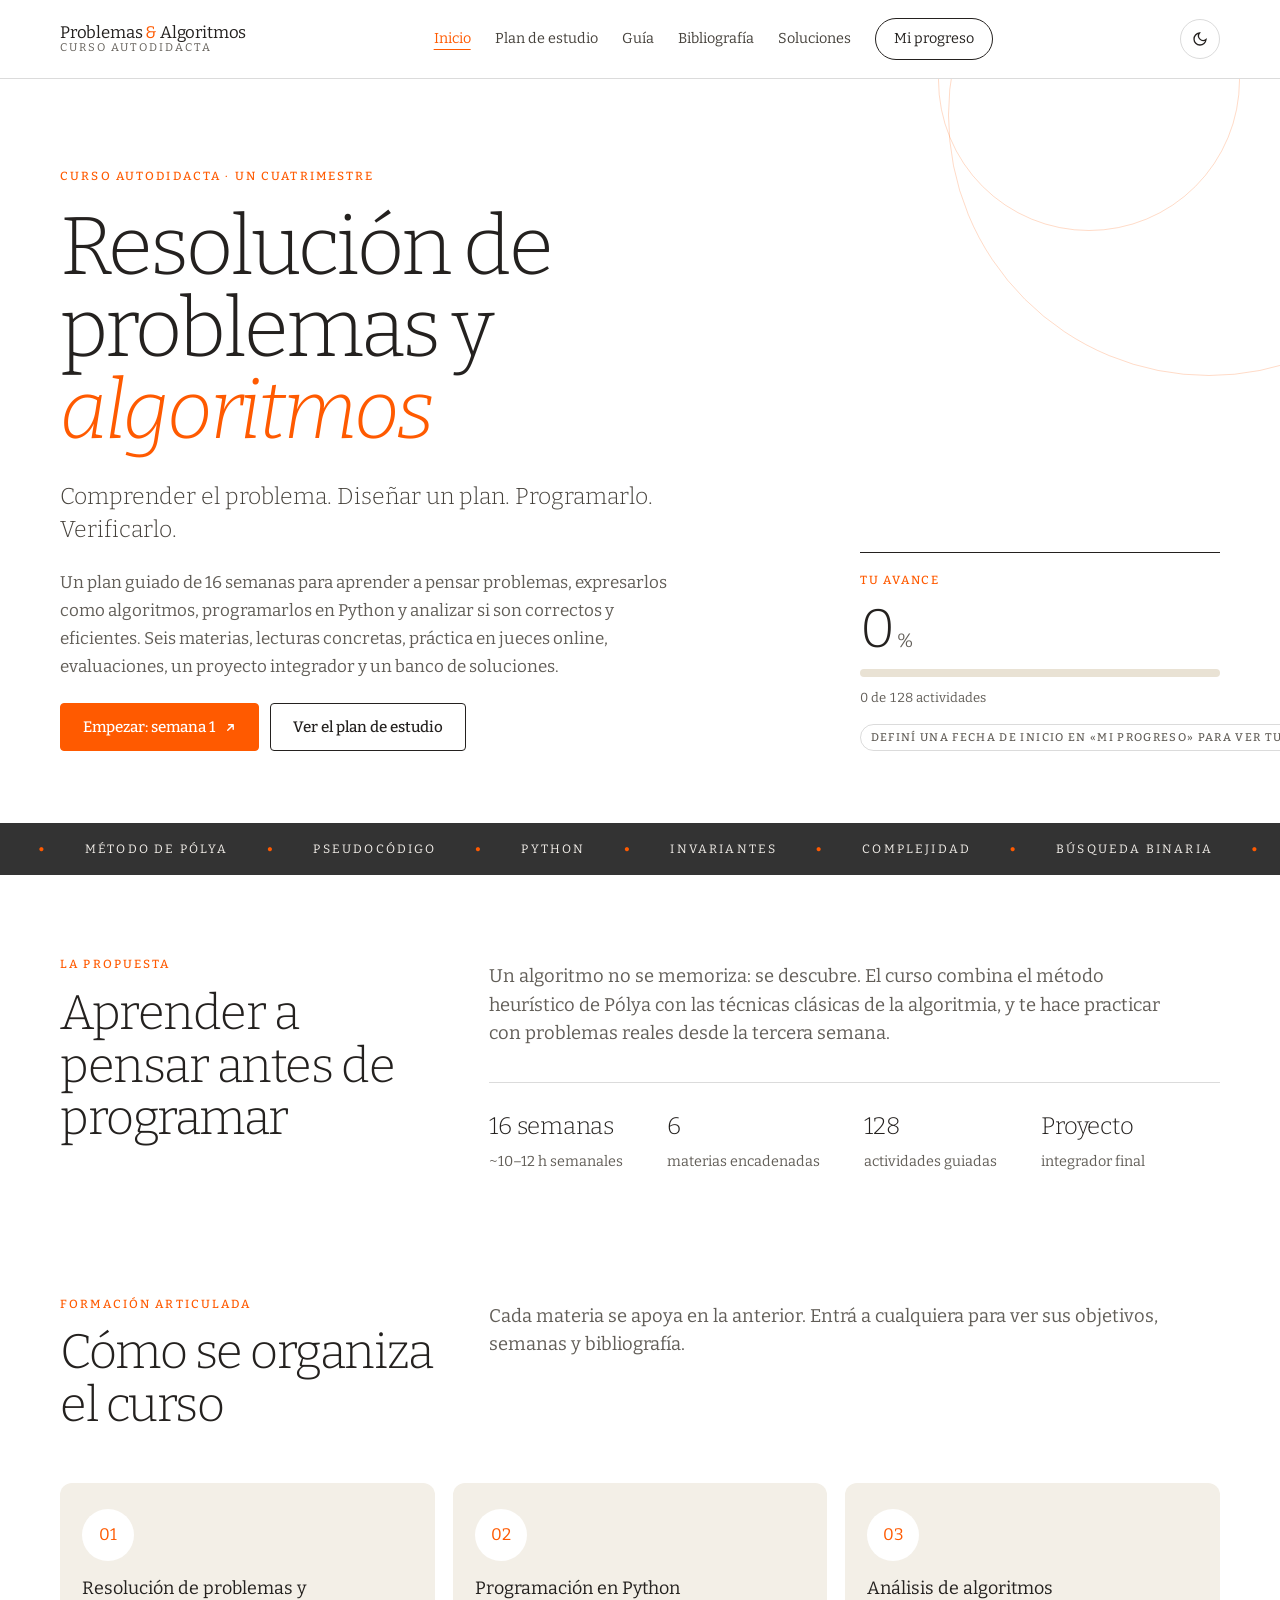
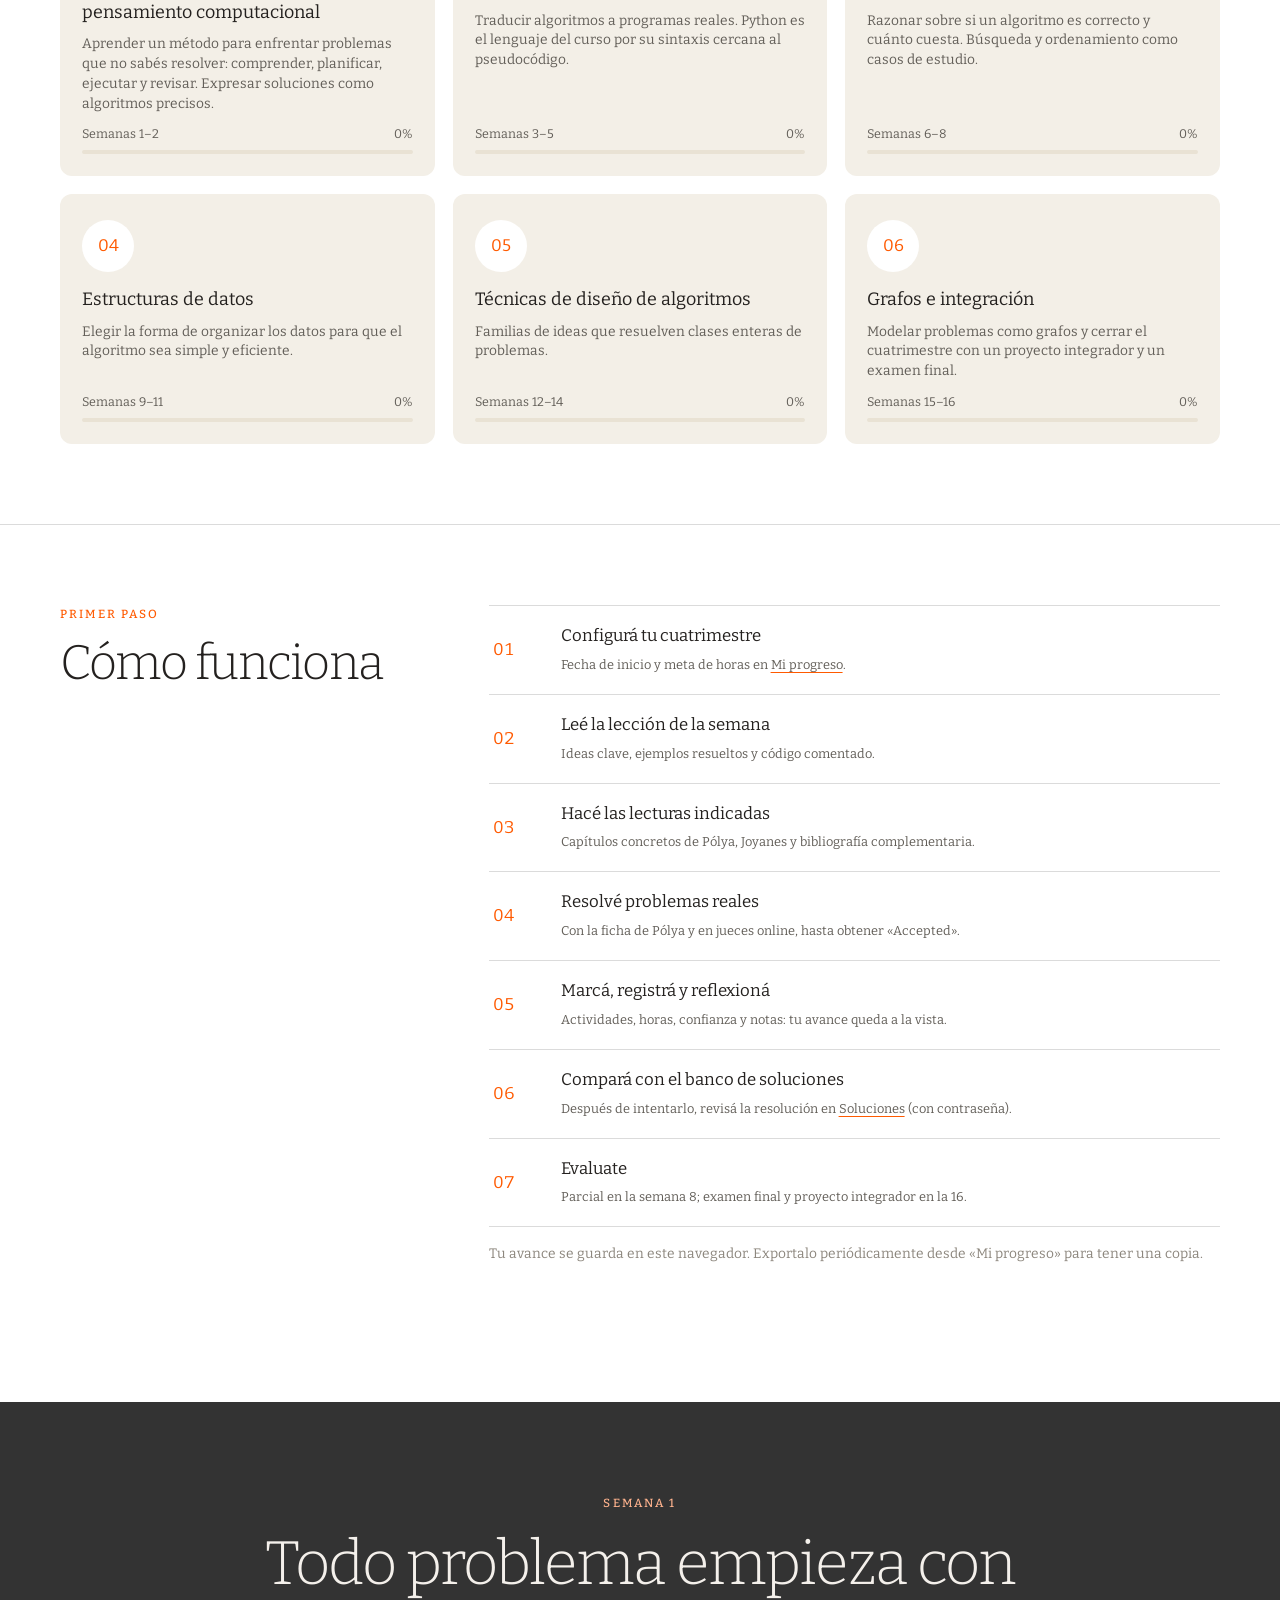
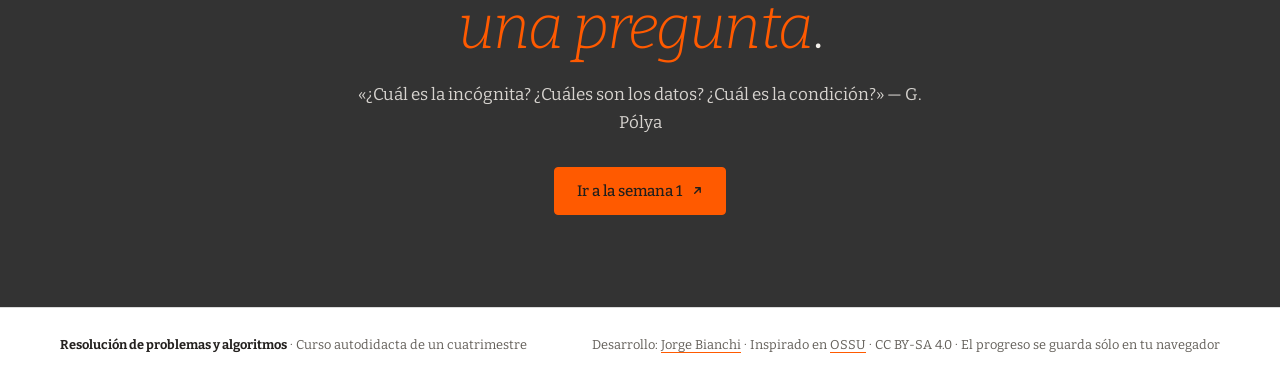
==== commit 9e42f02a: "Menú en una sola fila en tablet (iPad vertical) Co-Authored-By: Claude Opus 5.5 <noreply@anthropic.c" ====
--- a/index.html
+++ b/index.html
@@ -21,7 +21,7 @@
       <a class="brand" href="#/"><b>Problemas <span>&amp;</span> Algoritmos</b><small>Curso autodidacta</small></a>
       <div class="nav-links" id="nav-links">
         <a href="#/" data-nav="inicio">Inicio</a>
-        <a href="#/plan" data-nav="plan">Plan de estudio</a>
+        <a href="#/plan" data-nav="plan">Plan<span class="nav-long"> de estudio</span></a>
         <a href="#/guia" data-nav="guia">Guía</a>
         <a href="#/bibliografia" data-nav="bibliografia">Bibliografía</a>
         <a href="#/soluciones" data-nav="soluciones">Soluciones</a>
--- a/css/styles.css
+++ b/css/styles.css
@@ -77,7 +77,8 @@
 .brand b span { color: var(--rust); }
 .brand small { font-size: .7rem; letter-spacing: .18em; text-transform: uppercase; color: var(--muted); }
 .nav-links { display: flex; align-items: center; gap: 24px; }
-.nav-links a { font-size: .9rem; text-decoration: none; color: var(--ink-2); }
+.nav-links a { font-size: .9rem; text-decoration: none; color: var(--ink-2); white-space: nowrap; }
+.brand { flex-shrink: 0; white-space: nowrap; }
 .nav-links a:hover, .nav-links a.active { color: var(--rust); }
 .nav-links a.active { text-decoration: underline; text-decoration-color: var(--rust); text-underline-offset: 6px; }
 .nav-links .nav-cta { border: 1px solid var(--ink); padding: 8px 18px; border-radius: 999px; color: var(--ink); }
@@ -274,6 +275,16 @@
   .nav-links { gap: 16px; }
   .hero-grid { gap: 40px; }
   .sec { gap: 32px; }
+}
+/* Tablet: menú compacto en una sola fila */
+@media (min-width: 761px) and (max-width: 1024px) {
+  .nav { gap: 14px; }
+  .nav-links { gap: 14px; }
+  .nav-links a { font-size: .84rem; }
+  .nav-links .nav-cta { padding: 6px 12px; }
+  .nav-long { display: none; }
+  .brand b { font-size: .98rem; }
+  .brand small { display: none; }
 }
 /* Tablet vertical (iPad) */
 @media (max-width: 960px) {
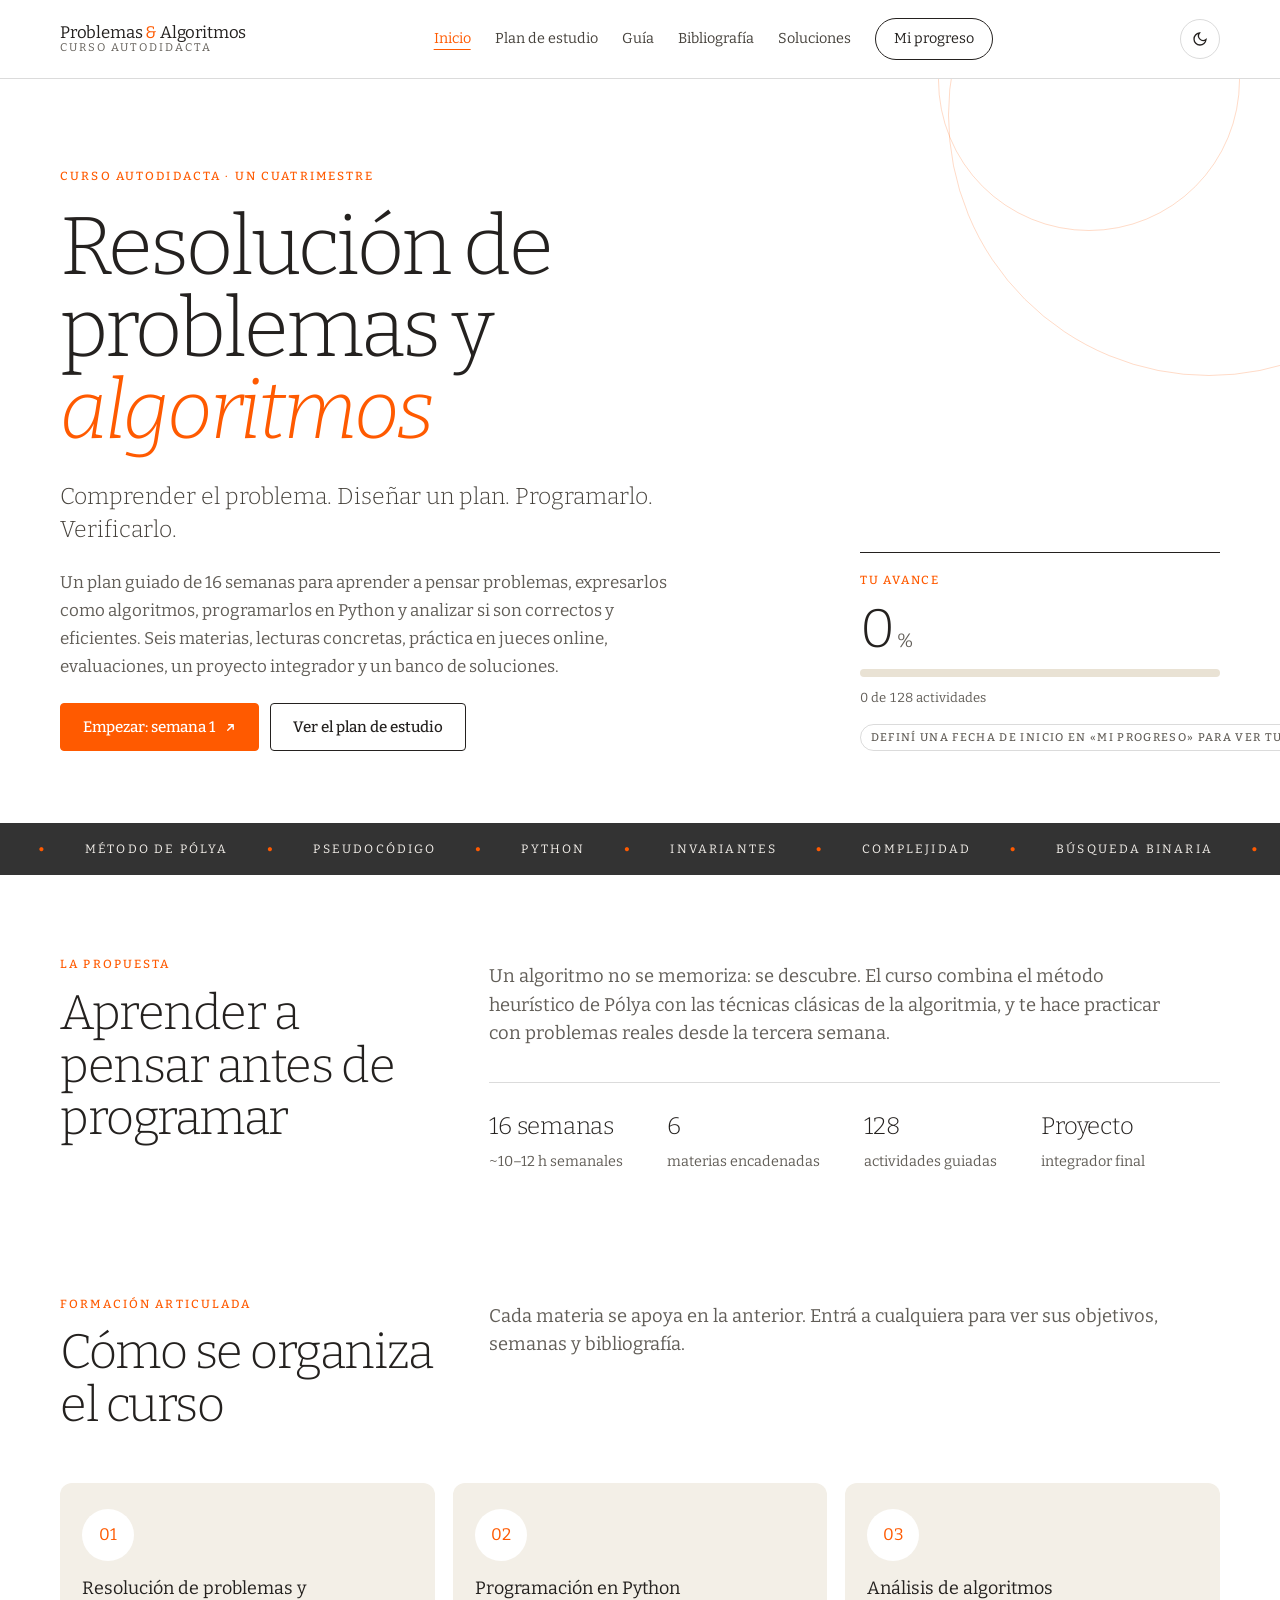
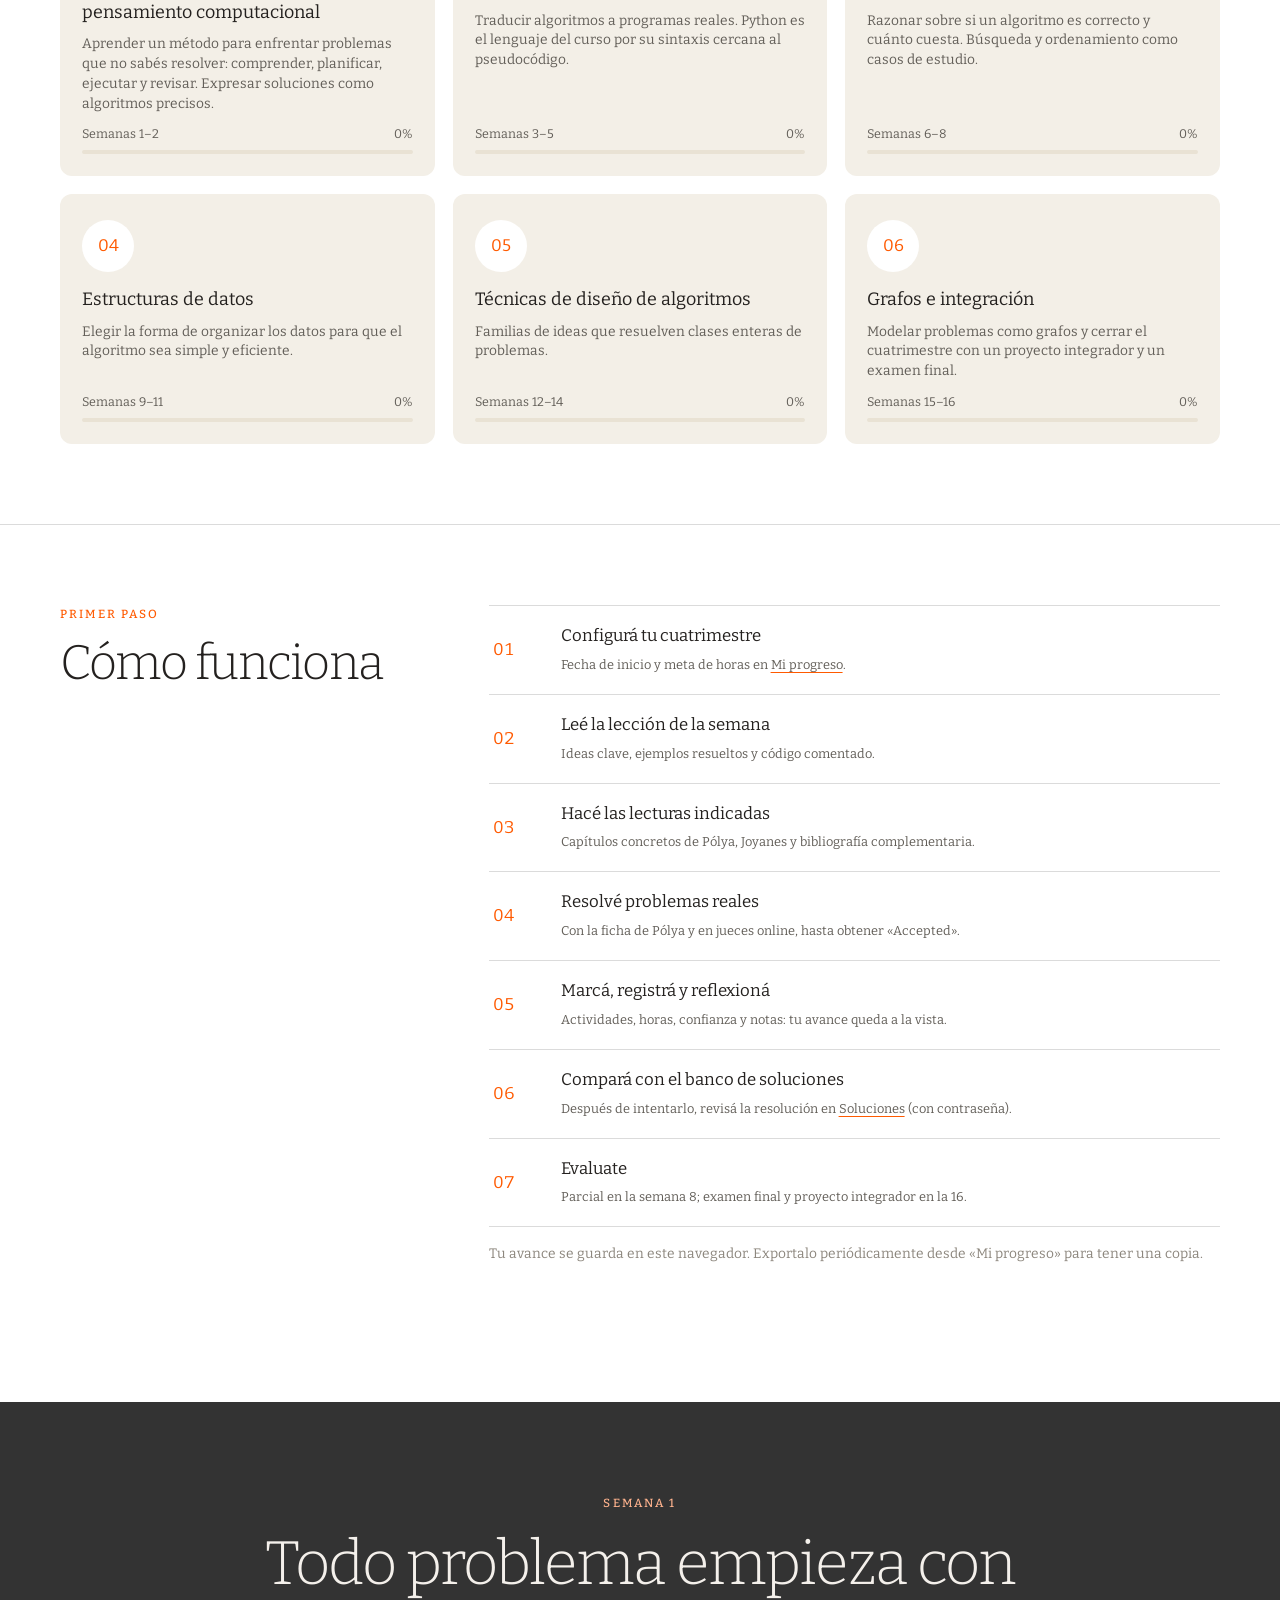
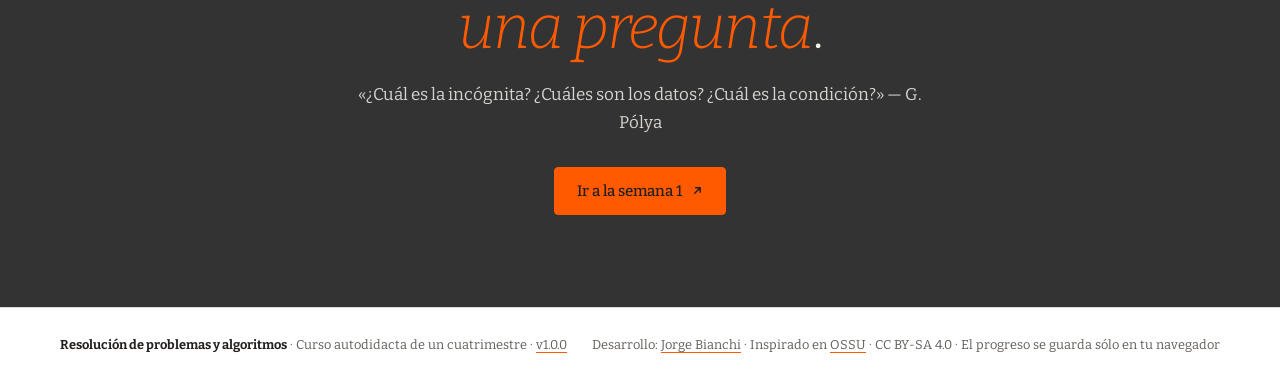
==== commit 346931b4: "Footer: mostrar versión v1.0.0 Co-Authored-By: Claude Opus 5.5 <noreply@anthropic.com>" ====
--- a/index.html
+++ b/index.html
@@ -36,7 +36,7 @@
   <main id="app" tabindex="-1"></main>
   <footer>
     <div class="wrap footer-row">
-      <span><b>Resolución de problemas y algoritmos</b> · Curso autodidacta de un cuatrimestre</span>
+      <span><b>Resolución de problemas y algoritmos</b> · Curso autodidacta de un cuatrimestre · <a href="https://github.com/jorgebianchi/curso-problemas-algoritmos/releases/tag/v1.0.0" target="_blank" rel="noopener">v1.0.0</a></span>
       <span>Desarrollo: <a href="https://github.com/jorgebianchi" target="_blank" rel="noopener">Jorge Bianchi</a> · Inspirado en <a href="https://ossu.dev/" target="_blank" rel="noopener">OSSU</a> · CC BY-SA 4.0 · El progreso se guarda sólo en tu navegador</span>
     </div>
   </footer>
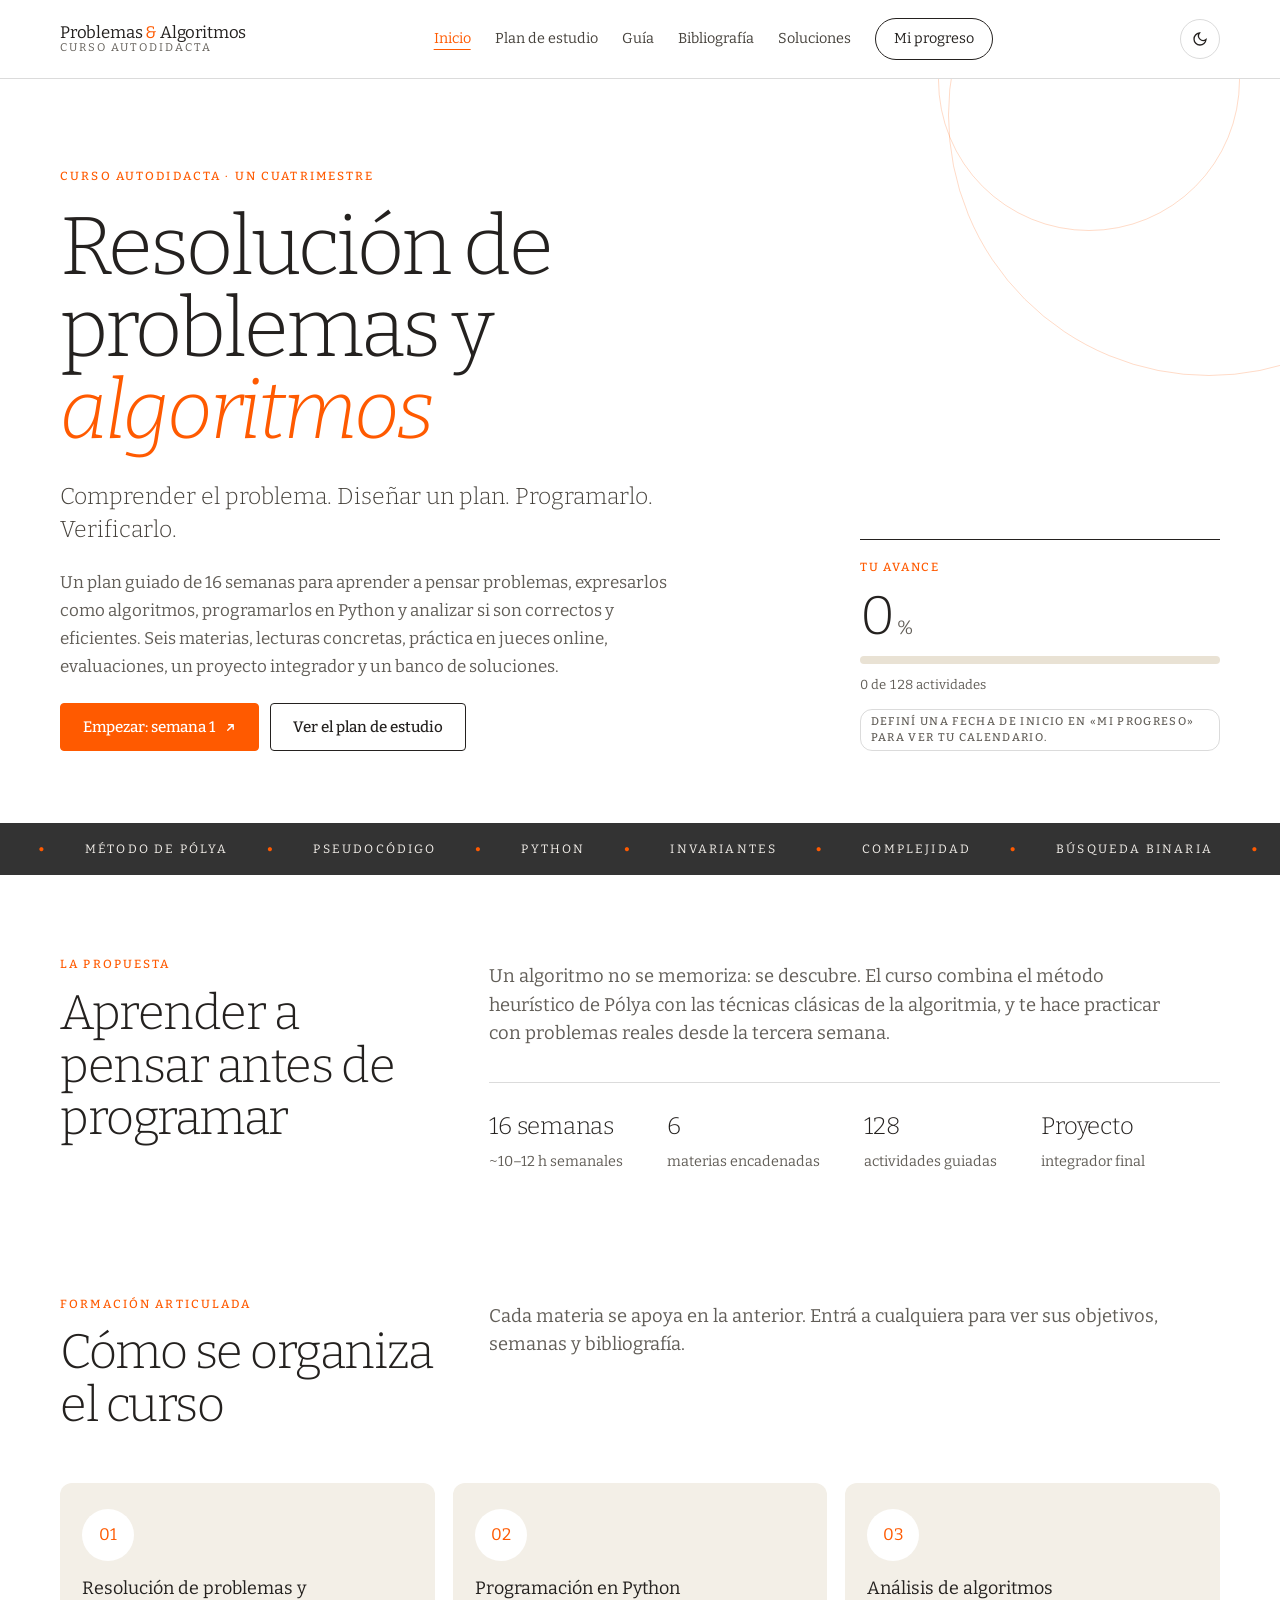
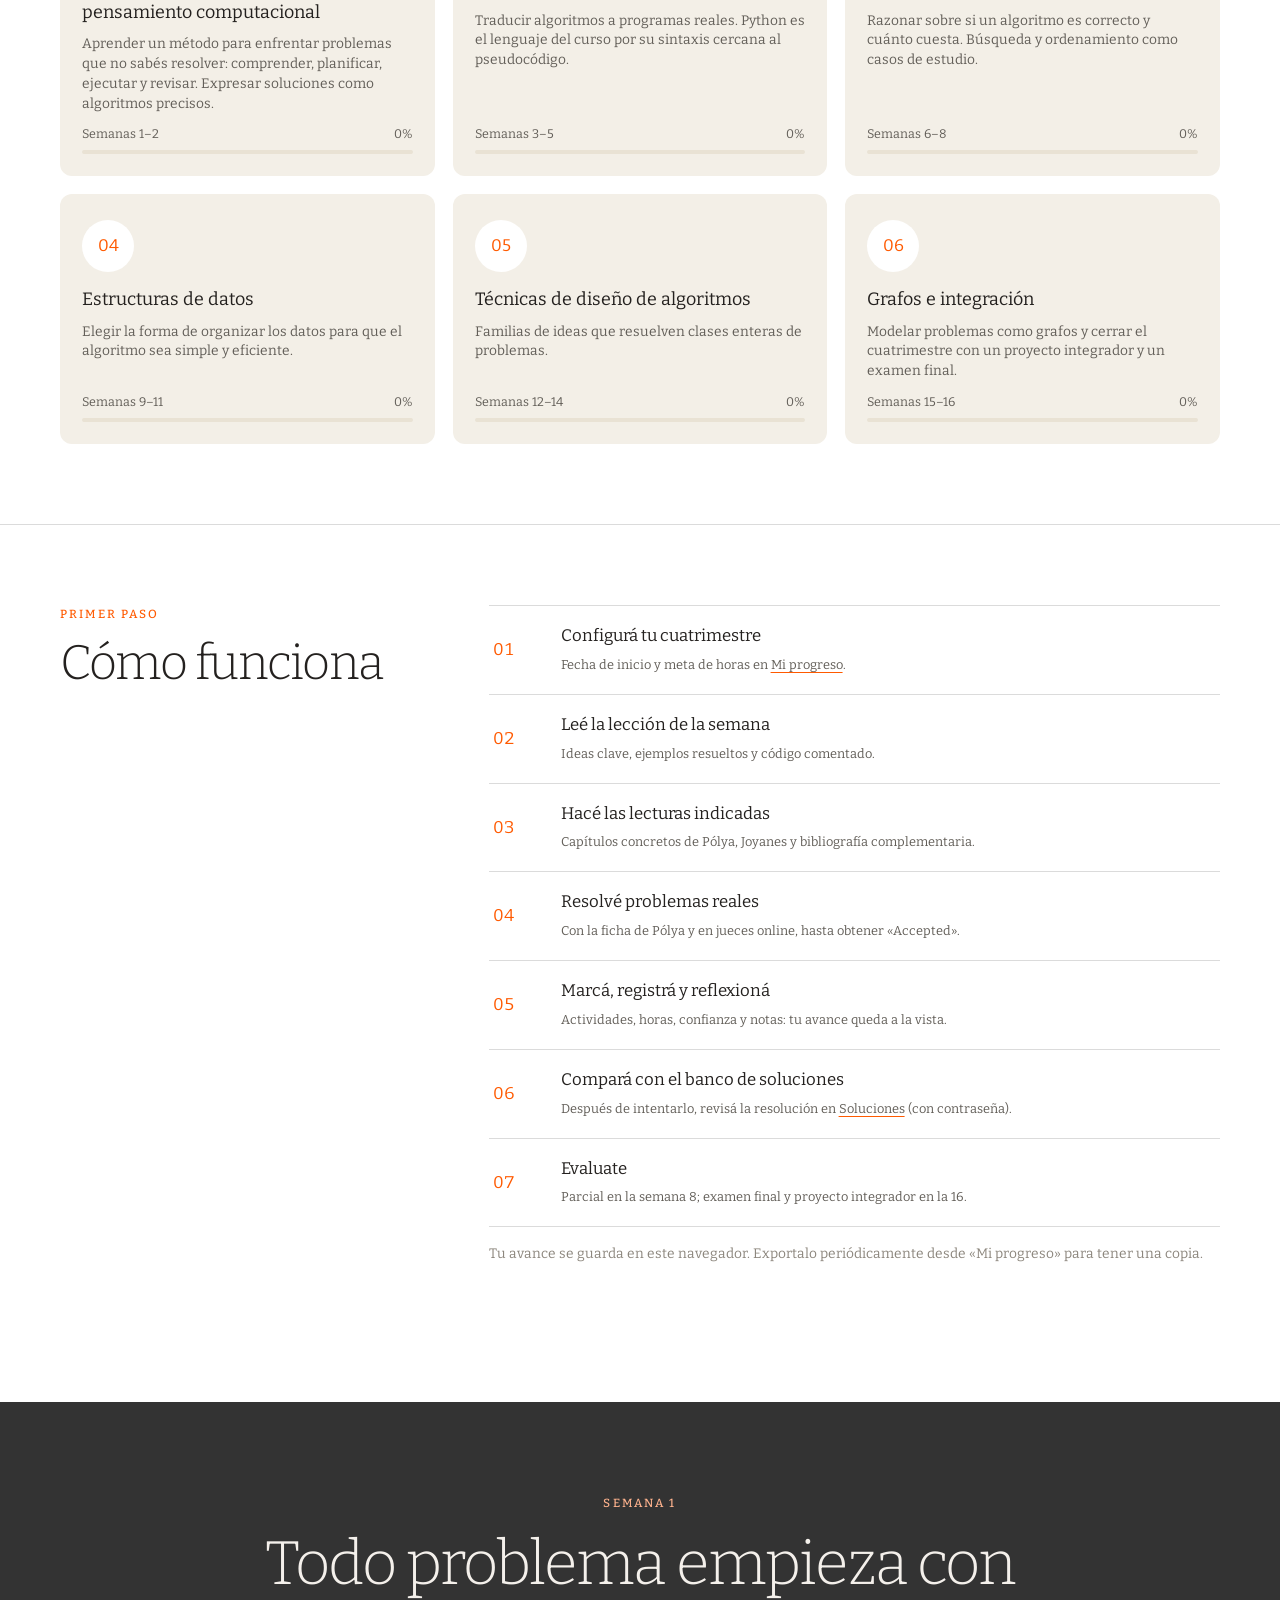
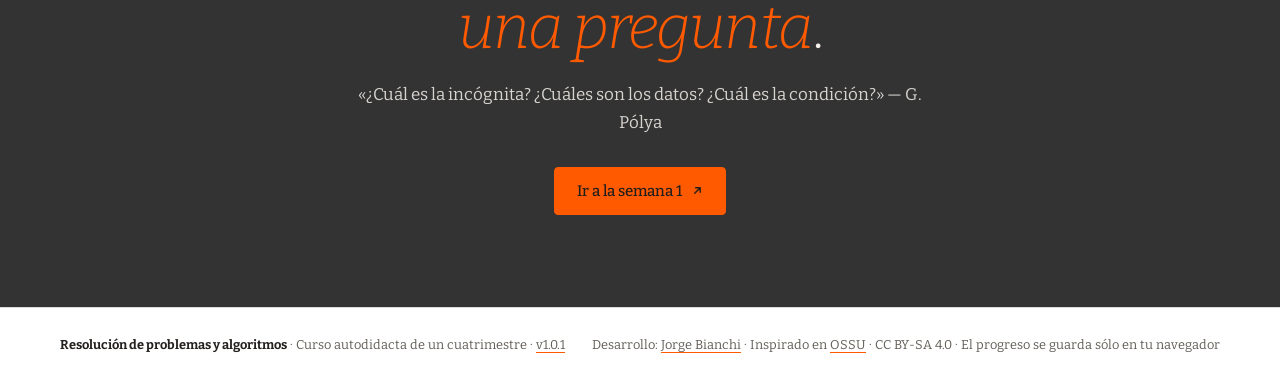
==== commit 7f7fbaf9: "Versión 1.0.1 Co-Authored-By: Claude Opus 5.5 <noreply@anthropic.com>" ====
--- a/index.html
+++ b/index.html
@@ -36,7 +36,7 @@
   <main id="app" tabindex="-1"></main>
   <footer>
     <div class="wrap footer-row">
-      <span><b>Resolución de problemas y algoritmos</b> · Curso autodidacta de un cuatrimestre · <a href="https://github.com/jorgebianchi/curso-problemas-algoritmos/releases/tag/v1.0.0" target="_blank" rel="noopener">v1.0.0</a></span>
+      <span><b>Resolución de problemas y algoritmos</b> · Curso autodidacta de un cuatrimestre · <a href="https://github.com/jorgebianchi/curso-problemas-algoritmos/releases/tag/v1.0.1" target="_blank" rel="noopener">v1.0.1</a></span>
       <span>Desarrollo: <a href="https://github.com/jorgebianchi" target="_blank" rel="noopener">Jorge Bianchi</a> · Inspirado en <a href="https://ossu.dev/" target="_blank" rel="noopener">OSSU</a> · CC BY-SA 4.0 · El progreso se guarda sólo en tu navegador</span>
     </div>
   </footer>
--- a/css/styles.css
+++ b/css/styles.css
@@ -105,6 +105,7 @@
 .hero-copy { max-width: 680px; color: var(--muted); }
 .hero-stamp { border-top: 1px solid var(--ink); padding-top: 18px; font-size: 1.1rem; max-width: 360px; margin-left: auto; width: 100%; }
 .hero-stamp strong.lbl { display: block; color: var(--rust); font-size: .74rem; letter-spacing: .15em; text-transform: uppercase; margin-bottom: 12px; }
+.hero-stamp .tag, .page-hero .tag { white-space: normal; line-height: 1.5; border-radius: 12px; }
 .hero-stamp .big-num { font-size: 3.4rem; letter-spacing: -.03em; line-height: 1; font-weight: 300; }
 .hero-stamp .big-num small { font-size: 1.2rem; color: var(--muted); letter-spacing: 0; font-weight: 400; }
 
@@ -288,10 +289,10 @@
 }
 /* Tablet vertical (iPad) */
 @media (max-width: 960px) {
-  .hero-grid { grid-template-columns: 1fr; gap: 28px; }
+  .hero-grid { grid-template-columns: minmax(0, 1fr); gap: 28px; }
   .hero-stamp { margin: 0; max-width: 420px; }
-  .section-head { grid-template-columns: 1fr; gap: 18px; }
-  .sec { grid-template-columns: 1fr; gap: 18px; padding: 40px 0; }
+  .section-head { grid-template-columns: minmax(0, 1fr); gap: 18px; }
+  .sec { grid-template-columns: minmax(0, 1fr); gap: 18px; padding: 40px 0; }
   .sec > .sec-title { position: static; }
   .sec > .sec-body { max-width: none; }
   .hero::before { display: none; }
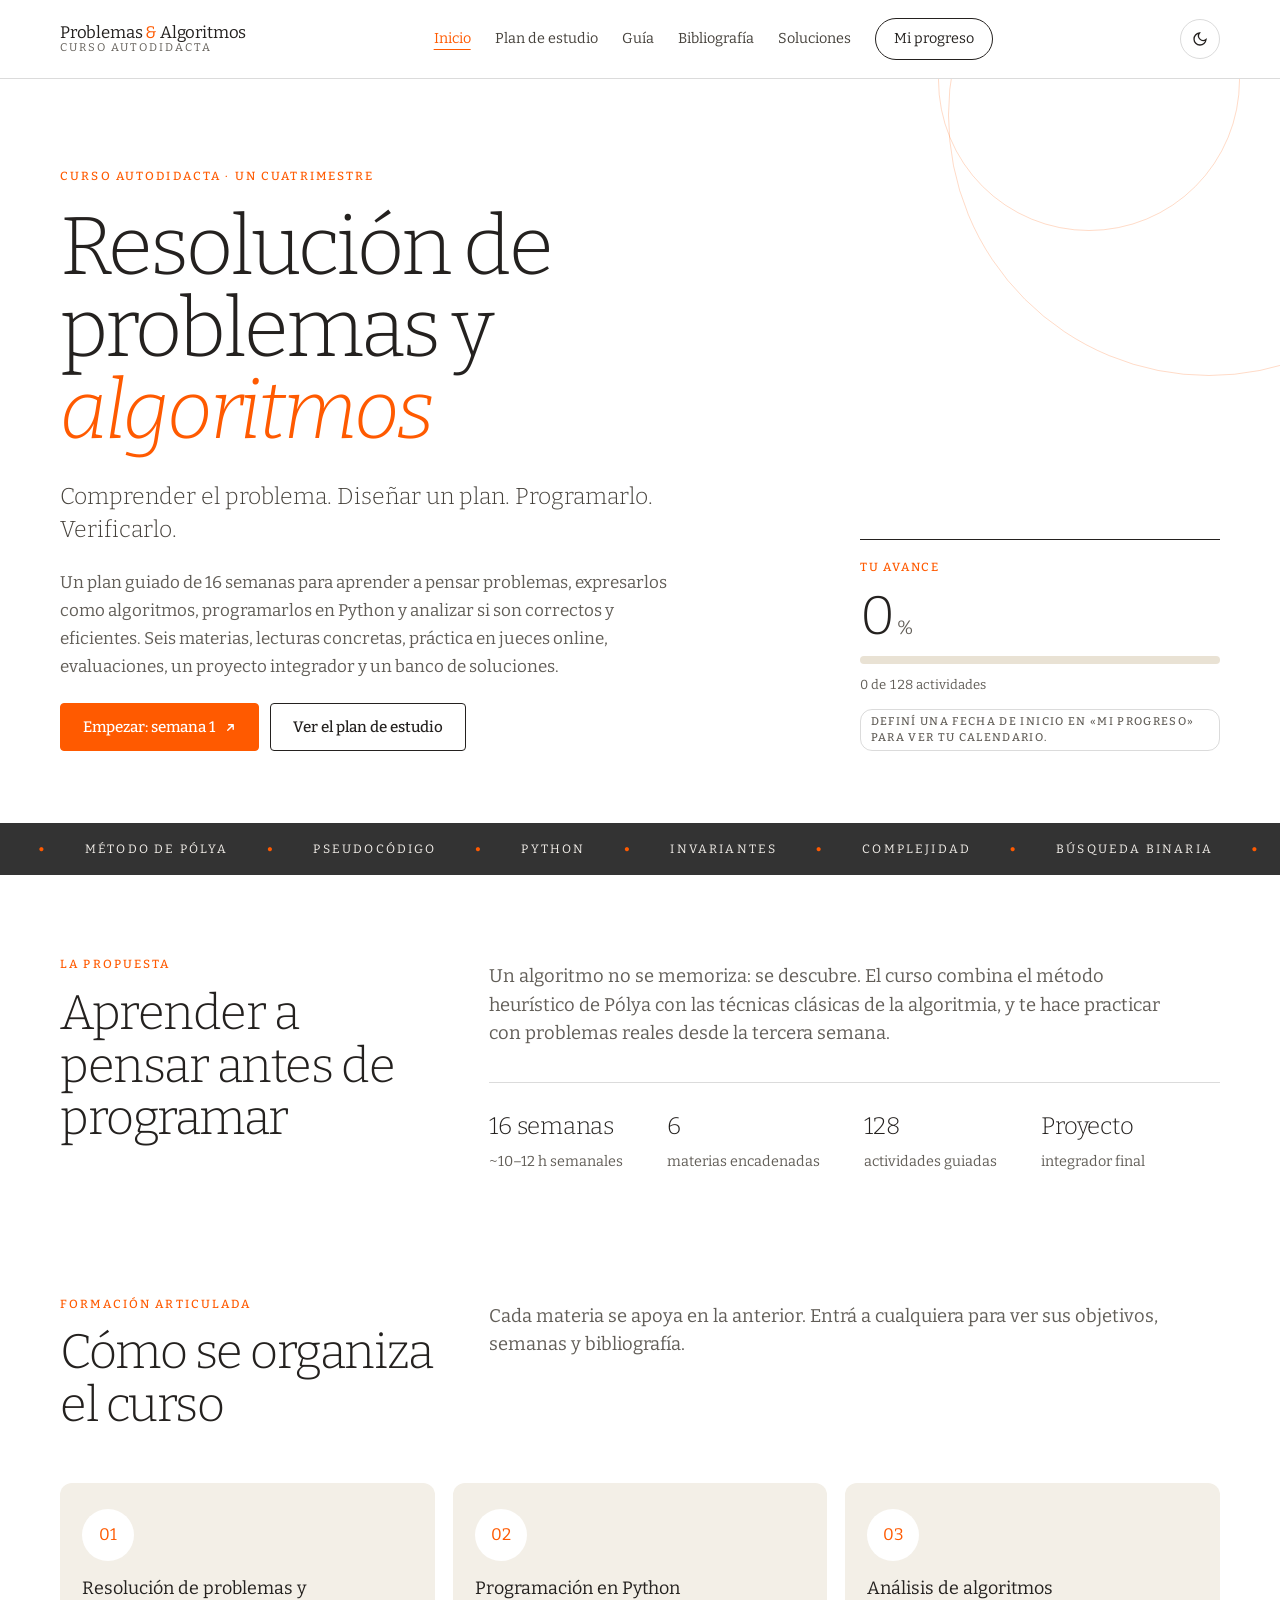
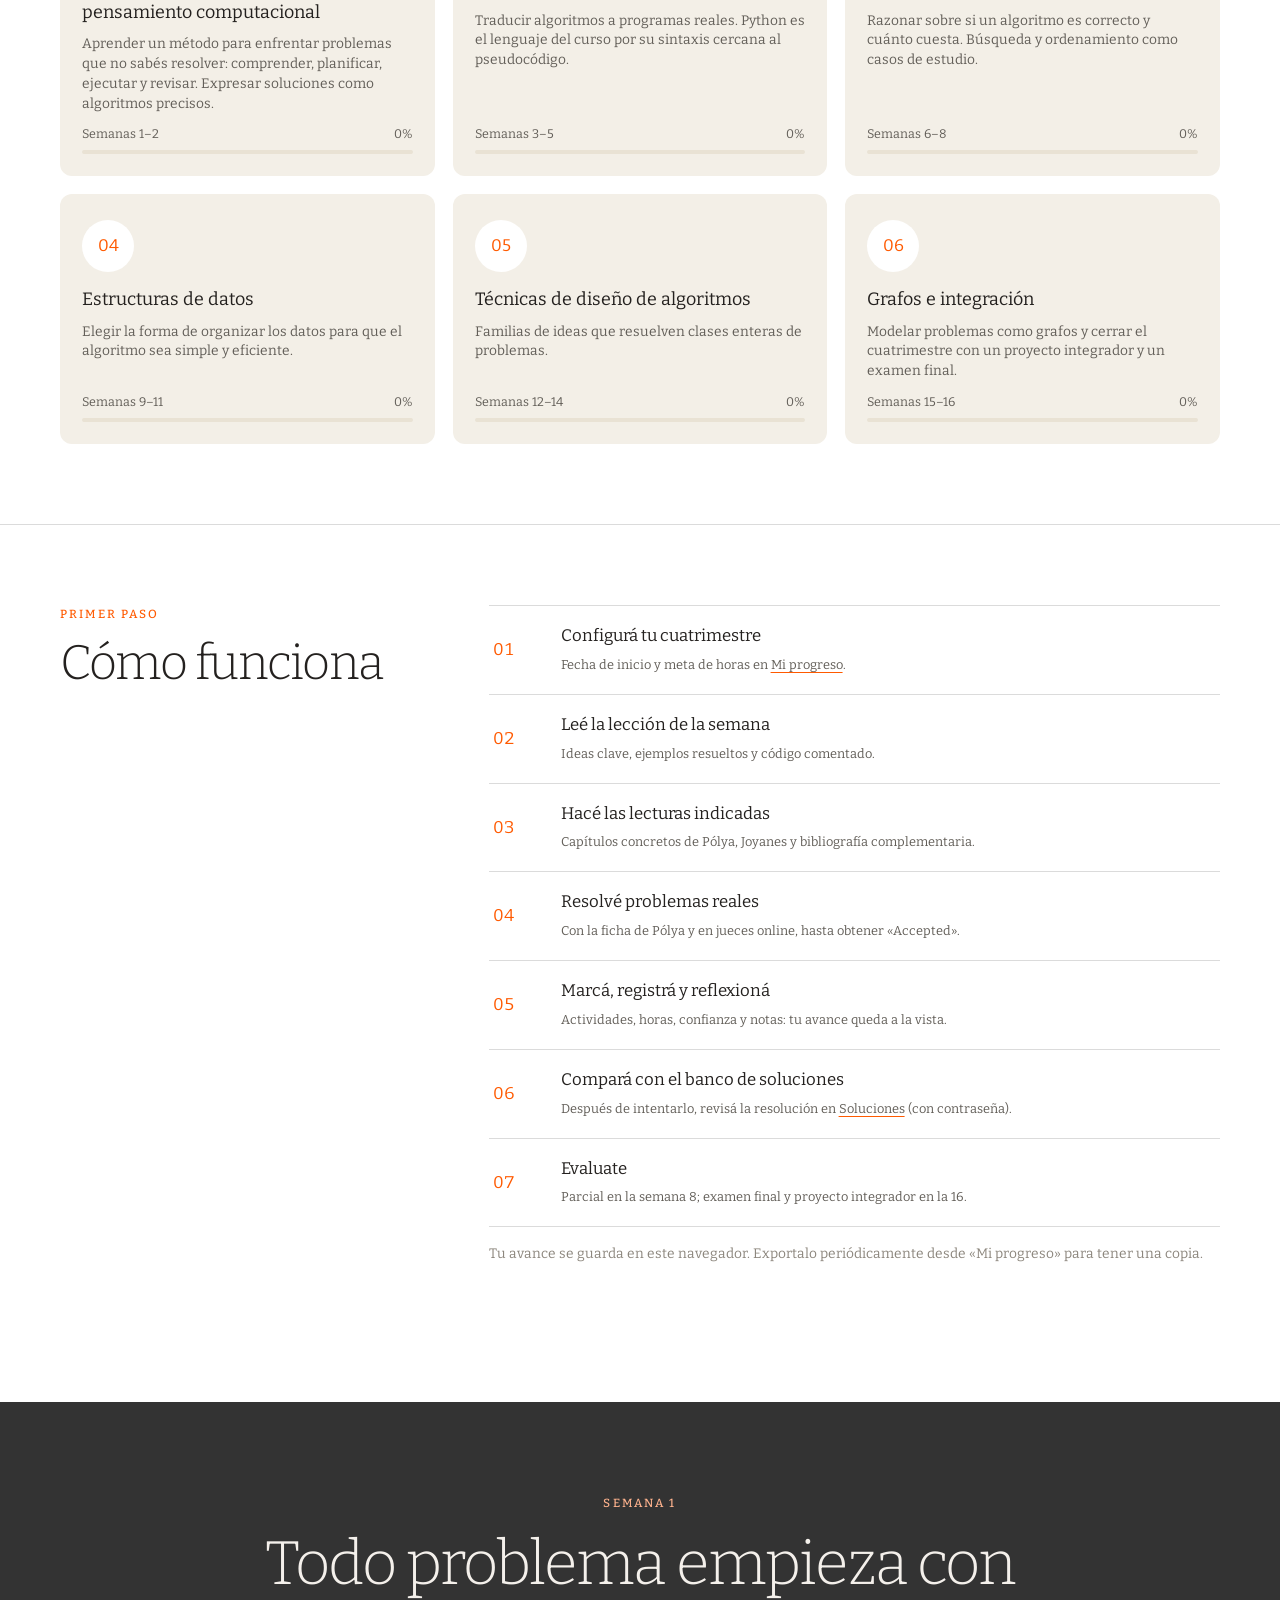
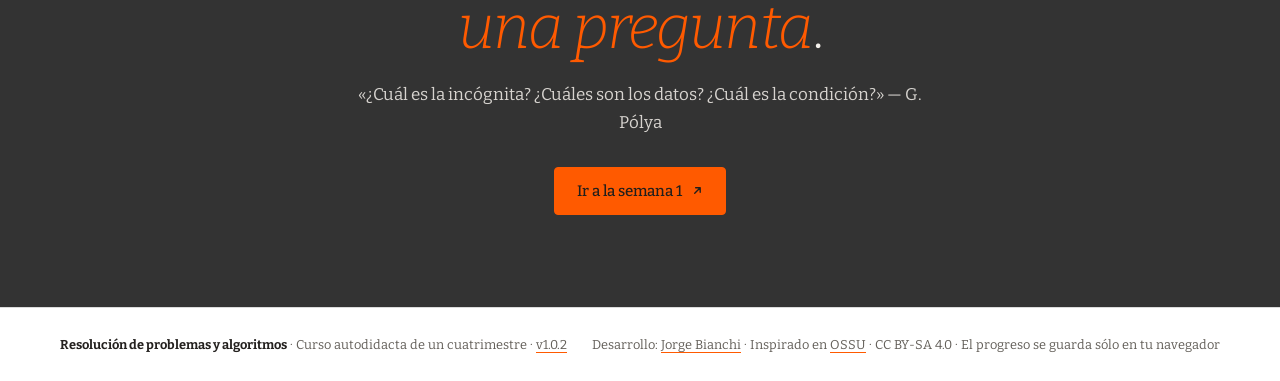
==== commit 8af4eb3c: "Versión 1.0.2 Co-Authored-By: Claude Opus 5.5 <noreply@anthropic.com>" ====
--- a/index.html
+++ b/index.html
@@ -36,10 +36,17 @@
   <main id="app" tabindex="-1"></main>
   <footer>
     <div class="wrap footer-row">
-      <span><b>Resolución de problemas y algoritmos</b> · Curso autodidacta de un cuatrimestre · <a href="https://github.com/jorgebianchi/curso-problemas-algoritmos/releases/tag/v1.0.1" target="_blank" rel="noopener">v1.0.1</a></span>
+      <span><b>Resolución de problemas y algoritmos</b> · Curso autodidacta de un cuatrimestre · <a href="https://github.com/jorgebianchi/curso-problemas-algoritmos/releases/tag/v1.0.2" target="_blank" rel="noopener">v1.0.2</a></span>
       <span>Desarrollo: <a href="https://github.com/jorgebianchi" target="_blank" rel="noopener">Jorge Bianchi</a> · Inspirado en <a href="https://ossu.dev/" target="_blank" rel="noopener">OSSU</a> · CC BY-SA 4.0 · El progreso se guarda sólo en tu navegador</span>
     </div>
   </footer>
+  <dialog class="glosario" id="glosario" aria-labelledby="glosario-titulo">
+    <div class="glosario-head">
+      <h3 id="glosario-titulo"></h3>
+      <button class="icon-btn" id="glosario-cerrar" type="button" aria-label="Cerrar">✕</button>
+    </div>
+    <div class="glosario-cuerpo" id="glosario-cuerpo"></div>
+  </dialog>
   <div class="toast" id="toast" role="status" aria-live="polite"></div>
   <noscript><p class="wrap">Este curso necesita JavaScript para mostrar el contenido y guardar tu progreso.</p></noscript>
   <script src="js/data.js"></script>
--- a/css/styles.css
+++ b/css/styles.css
@@ -378,3 +378,18 @@
   header.top, footer, .band, .cta, .pager, .no-print { display: none !important; }
   .sec { grid-template-columns: 1fr; }
 }
+
+/* ---------- Glosario: término clickeable + popup ---------- */
+.term { font: inherit; color: inherit; background: none; border: 0; padding: 0; cursor: help; border-bottom: 1px dashed var(--rust); }
+.term:hover, .term:focus-visible { color: var(--rust-dark); }
+.glosario { width: min(640px, calc(100vw - 2rem)); max-height: calc(100vh - 3rem); padding: 0; border: 1px solid var(--line); border-top: 3px solid var(--rust); border-radius: var(--radius); background: var(--paper); color: var(--ink); box-shadow: 0 18px 50px rgba(0, 0, 0, .25); }
+.glosario[open] { display: flex; flex-direction: column; }
+.glosario::backdrop { background: rgba(20, 18, 16, .55); }
+.glosario-head { display: flex; align-items: center; justify-content: space-between; gap: 1rem; padding: 1rem 1.25rem .6rem; border-bottom: 1px solid var(--line); }
+.glosario-head h3 { margin: 0; font-weight: 400; font-size: 1.25rem; }
+.glosario-cuerpo { padding: 1rem 1.25rem 1.25rem; overflow-y: auto; }
+.glosario-cuerpo h4 { margin: 1.2rem 0 .5rem; }
+.glosario-cuerpo pre { font-size: .8rem; }
+.glosario-cuerpo ol, .glosario-cuerpo ul { padding-left: 1.3rem; }
+.glosario-cuerpo li { margin-bottom: .35rem; }
+@media print { .glosario { display: none !important; } }
